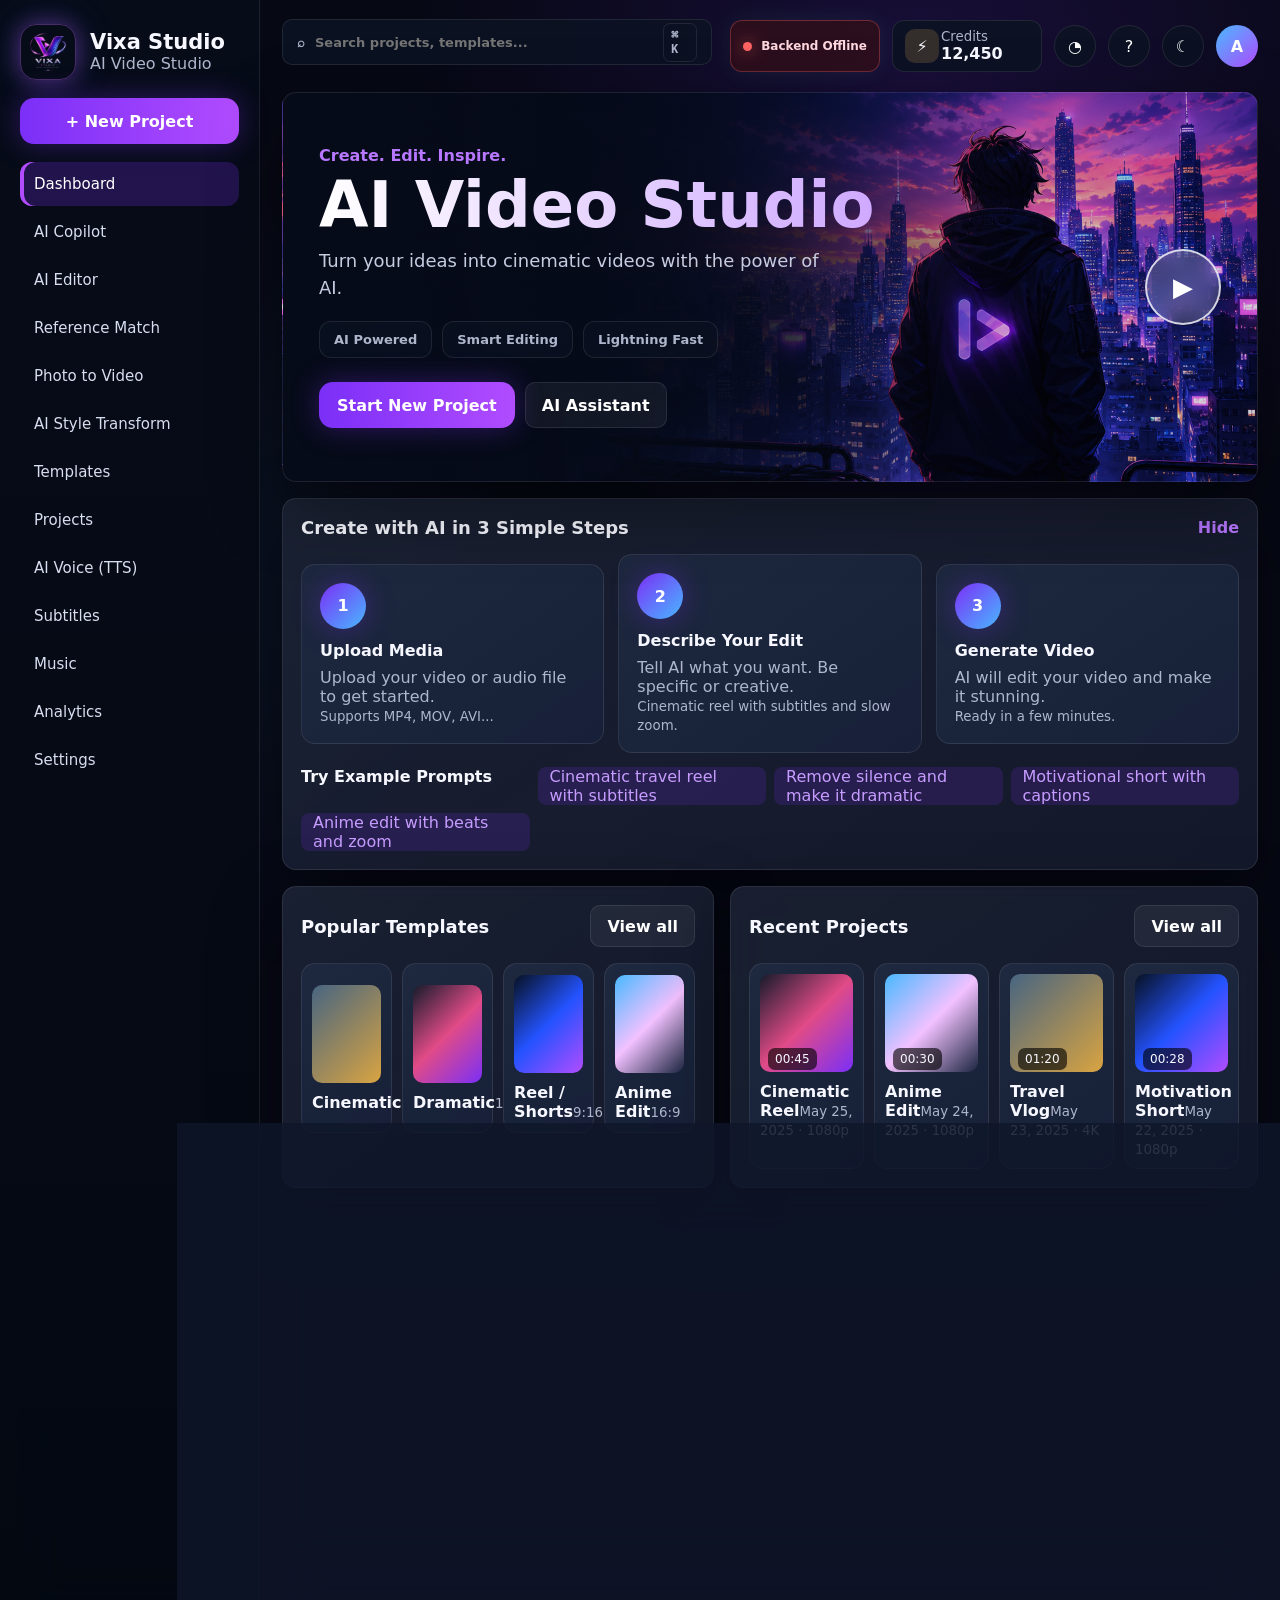
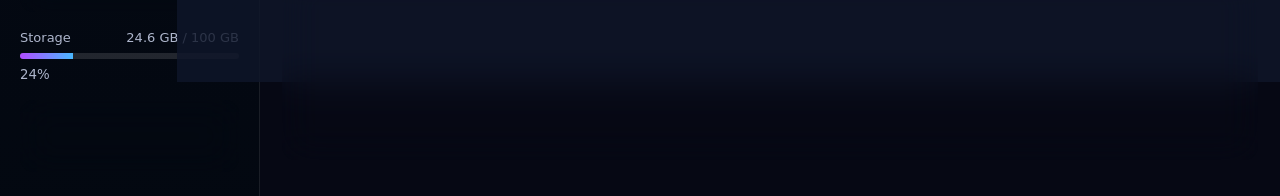
==== index.html @ a41fc986 "Add AI Copilot creator hub" ====
<!doctype html>
<html lang="en">
  <head>
    <meta charset="UTF-8" />
    <meta name="viewport" content="width=device-width, initial-scale=1.0" />
    <title>Vixa Studio</title>
    <link rel="stylesheet" href="styles.css" />
  </head>
  <body>
    <aside class="sidebar">
      <div class="brand">
        <img class="brand-logo" src="assets/vixa-logo.png" alt="Vixa Studio logo" />
        <div>
          <h1>Vixa Studio</h1>
          <p>AI Video Studio</p>
        </div>
      </div>

      <button id="newProjectBtn" class="new-project" type="button">+ New Project</button>

      <nav class="nav-list" aria-label="Primary navigation">
        <button class="nav-item active" type="button" data-page="dashboard"><span>Dashboard</span></button>
        <button class="nav-item" type="button" data-page="copilot"><span>AI Copilot</span></button>
        <button class="nav-item" type="button" data-page="editor"><span>AI Editor</span></button>
        <button class="nav-item" type="button" data-page="reference"><span>Reference Match</span></button>
        <button class="nav-item" type="button" data-page="photo"><span>Photo to Video</span></button>
        <button class="nav-item" type="button" data-page="style"><span>AI Style Transform</span></button>
        <button class="nav-item" type="button" data-page="templates"><span>Templates</span></button>
        <button class="nav-item" type="button" data-page="projects"><span>Projects</span></button>
        <button class="nav-item" type="button" data-page="voice"><span>AI Voice (TTS)</span></button>
        <button class="nav-item" type="button" data-page="subtitles"><span>Subtitles</span></button>
        <button class="nav-item" type="button" data-page="music"><span>Music</span></button>
        <button class="nav-item" type="button" data-page="analytics"><span>Analytics</span></button>
        <button class="nav-item" type="button" data-page="settings"><span>Settings</span></button>
      </nav>

      <section class="upgrade-card">
        <strong>Upgrade to Pro</strong>
        <p>Unlock all features, faster renders, unlimited exports and more.</p>
        <button type="button">Upgrade Now</button>
      </section>

      <section class="storage-card">
        <div><span>Storage</span><span>24.6 GB / 100 GB</span></div>
        <div class="storage-bar"><span></span></div>
        <small>24%</small>
      </section>

      <section class="profile-card">
        <span class="avatar">A</span>
        <div>
          <strong>Anarn</strong>
          <small>Pro Plan</small>
        </div>
      </section>
    </aside>

    <main id="top" class="main">
      <header class="topbar">
        <label class="search-box">
          <span>⌕</span>
          <input type="search" placeholder="Search projects, templates..." />
          <kbd>⌘ K</kbd>
        </label>
        <div class="topbar-actions">
          <div id="backendStatus" class="backend-status checking"><span></span><strong>Checking AI Engine</strong></div>
          <div class="credits"><span>⚡</span><small>Credits</small><strong>12,450</strong></div>
          <button class="icon-button" type="button">◔</button>
          <button class="icon-button" type="button">?</button>
          <button class="icon-button" type="button">☾</button>
          <span class="user-avatar">A</span>
        </div>
      </header>

      <div class="dashboard-layout">
        <section class="dashboard-main">
          <section class="hero" data-page-section data-page="dashboard">
            <div class="hero-copy">
              <span>Create. Edit. Inspire.</span>
              <h2>AI Video Studio</h2>
              <p>Turn your ideas into cinematic videos with the power of AI.</p>
              <div class="hero-tags">
                <b>AI Powered</b>
                <b>Smart Editing</b>
                <b>Lightning Fast</b>
              </div>
              <div class="hero-actions">
                <button id="topGenerateBtn" class="primary" type="button">Start New Project</button>
                <button class="secondary" type="button">AI Assistant</button>
              </div>
            </div>
            <button class="play-button" type="button" aria-label="Preview Vixa Studio">▶</button>
          </section>

          <section class="steps-panel" data-page-section data-page="dashboard">
            <div class="section-title">
              <h3>Create with AI in 3 Simple Steps</h3>
              <span>Hide</span>
            </div>
            <div class="steps-layout">
              <article class="step-card">
                <span class="step-icon">1</span>
                <h4>Upload Media</h4>
                <p>Upload your video or audio file to get started.</p>
                <small>Supports MP4, MOV, AVI...</small>
              </article>
              <span class="step-arrow">→</span>
              <article class="step-card">
                <span class="step-icon">2</span>
                <h4>Describe Your Edit</h4>
                <p>Tell AI what you want. Be specific or creative.</p>
                <small>Cinematic reel with subtitles and slow zoom.</small>
              </article>
              <span class="step-arrow">→</span>
              <article class="step-card">
                <span class="step-icon">3</span>
                <h4>Generate Video</h4>
                <p>AI will edit your video and make it stunning.</p>
                <small>Ready in a few minutes.</small>
              </article>
              <aside class="prompt-examples">
                <h4>Try Example Prompts</h4>
                <button type="button" data-template="Cinematic travel reel with subtitles">Cinematic travel reel with subtitles</button>
                <button type="button" data-template="Remove silence and make it dramatic">Remove silence and make it dramatic</button>
                <button type="button" data-template="Motivational short with captions">Motivational short with captions</button>
                <button type="button" data-template="Anime edit with beats and zoom">Anime edit with beats and zoom</button>
              </aside>
            </div>
          </section>

          <section class="content-row" data-page-section data-page="dashboard">
            <article class="panel">
              <div class="section-title">
                <h3>Popular Templates</h3>
                <button type="button" class="text-link">View all</button>
              </div>
              <div class="template-strip">
                <button class="template-tile tile-cinematic" type="button" data-template="Make this a cinematic product teaser with premium captions."><span></span><strong>Cinematic</strong><small>16:9</small></button>
                <button class="template-tile tile-dramatic" type="button" data-template="Make this dramatic with moody color and slow push-in."><span></span><strong>Dramatic</strong><small>16:9</small></button>
                <button class="template-tile tile-reel" type="button" data-template="Create a viral short with fast pacing, bold captions, and a strong hook."><span></span><strong>Reel / Shorts</strong><small>9:16</small></button>
                <button class="template-tile tile-anime" type="button" data-template="Turn this into an anime-inspired highlight reel with dramatic color and movement."><span></span><strong>Anime Edit</strong><small>16:9</small></button>
              </div>
            </article>

            <article class="panel">
              <div class="section-title">
                <h3>Recent Projects</h3>
                <button type="button" class="text-link">View all</button>
              </div>
              <div class="project-strip">
                <article class="project-tile tile-dramatic"><span>00:45</span><strong>Cinematic Reel</strong><small>May 25, 2025 · 1080p</small></article>
                <article class="project-tile tile-anime"><span>00:30</span><strong>Anime Edit</strong><small>May 24, 2025 · 1080p</small></article>
                <article class="project-tile tile-cinematic"><span>01:20</span><strong>Travel Vlog</strong><small>May 23, 2025 · 4K</small></article>
                <article class="project-tile tile-reel"><span>00:28</span><strong>Motivation Short</strong><small>May 22, 2025 · 1080p</small></article>
              </div>
            </article>
          </section>

          <section class="content-row overview-row" data-page-section data-page="dashboard">
            <article class="panel overview-panel">
              <h3>Your Studio Overview</h3>
              <div class="overview-grid">
                <div><span>📁</span><small>Total Projects</small><strong>28</strong><em>↗ 12% this month</em></div>
                <div><span>▶</span><small>Videos Created</small><strong>47</strong><em>↗ 18% this month</em></div>
                <div><span>◷</span><small>Hours Saved</small><strong>36.5</strong><em>↗ 24% this month</em></div>
                <div><span>✦</span><small>AI Edits Used</small><strong>126</strong><em>↗ 32% this month</em></div>
                <div><span>▰</span><small>Storage Used</small><strong>24.6 GB</strong><em>24% of 100 GB</em></div>
              </div>
            </article>
            <article class="panel activity-panel">
              <h3>Activity Feed</h3>
              <p>Cinematic Reel completed <span>2 minutes ago</span></p>
              <p>Anime Edit exported <span>15 minutes ago</span></p>
              <p>Auto subtitles generated <span>32 minutes ago</span></p>
              <p>Silence removed <span>1 hour ago</span></p>
            </article>
          </section>

          <section id="creatorCopilot" class="copilot-panel panel" data-page-section data-page="copilot">
            <div class="section-title stacked">
              <span>Vixa Ultimate AI</span>
              <h3>AI Copilot Creator Hub</h3>
              <p>One place for viral scoring, highlights, beat sync, tracking, script writing, translation, thumbnails, analytics, and full prompt-chain plans.</p>
            </div>

            <div class="copilot-grid">
              <div class="copilot-controls">
                <label for="copilotPrompt">Tell Vixa what you want</label>
                <textarea id="copilotPrompt" rows="6">Meri video boring lag rahi hai. Isko viral reel banao with strong hook, captions, beat sync, Hindi voiceover, thumbnail, and analytics.</textarea>

                <label for="copilotMediaContext">Media context</label>
                <input id="copilotMediaContext" type="text" placeholder="Example: 3 min podcast, travel vlog, product video, normal photo..." />

                <label>AI mode</label>
                <div class="copilot-mode-grid">
                  <button class="copilot-mode-chip active" type="button" data-mode="copilot">AI Copilot</button>
                  <button class="copilot-mode-chip" type="button" data-mode="viral">Viral Reel AI</button>
                  <button class="copilot-mode-chip" type="button" data-mode="highlights">Auto Highlight</button>
                  <button class="copilot-mode-chip" type="button" data-mode="beat">Music Beat</button>
                  <button class="copilot-mode-chip" type="button" data-mode="tracking">Face Tracking</button>
                  <button class="copilot-mode-chip" type="button" data-mode="background">Background AI</button>
                  <button class="copilot-mode-chip" type="button" data-mode="script">Script Writer</button>
                  <button class="copilot-mode-chip" type="button" data-mode="translate">Translate + Dub</button>
                  <button class="copilot-mode-chip" type="button" data-mode="thumbnail">Thumbnail AI</button>
                  <button class="copilot-mode-chip" type="button" data-mode="analytics">AI Analytics</button>
                  <button class="copilot-mode-chip wide" type="button" data-mode="chain">Prompt Chain AI</button>
                </div>

                <button id="copilotGenerateBtn" class="primary generate-button generate" type="button">
                  <span class="copilot-button-label">Generate Creator Plan</span>
                  <span class="button-loader" aria-hidden="true"></span>
                </button>
              </div>

              <div class="copilot-output-card">
                <div class="section-title">
                  <h3 id="copilotResultTitle">AI plan output</h3>
                  <p id="copilotStatus">Ready for prompt</p>
                </div>
                <div class="viral-score">
                  <span>Viral Score</span>
                  <strong id="copilotScore">--</strong>
                </div>
                <div id="copilotRecommendations" class="copilot-recommendations">
                  <p>AI recommendations will appear here.</p>
                </div>
                <pre id="copilotJson" class="ai-test-output">Action JSON will appear here.</pre>
              </div>
            </div>
          </section>

          <section id="referenceMatch" class="reference-editor panel" data-page-section data-page="reference">
            <div class="section-title stacked">
              <span>Copy Style from Reference</span>
              <h3>Reference Match AI</h3>
              <p>Upload a reference. Get the same vibe. AI analyzes tone, pacing, cuts, captions, aspect ratio, beat pattern, and zoom style.</p>
            </div>

            <div class="reference-grid">
              <label class="ref-card" for="mainVideo">
                <span class="ref-icon">01</span>
                <h4>Your Video</h4>
                <p>Jo video edit karni hai</p>
                <input type="file" accept="video/*" id="mainVideo" />
                <small id="mainVideoName">No video selected</small>
              </label>

              <label class="ref-card" for="referenceVideo">
                <span class="ref-icon">02</span>
                <h4>Reference Video</h4>
                <p>Jaisi style chahiye</p>
                <input type="file" accept="video/*" id="referenceVideo" />
                <small id="referenceVideoName">No reference selected</small>
              </label>
            </div>

            <div class="reference-workflow">
              <div>
                <label for="referencePrompt">Extra instruction</label>
                <textarea id="referencePrompt" rows="4" placeholder="Extra instruction: Make it like the reference but more cinematic..."></textarea>
                <button id="referenceGenerateBtn" class="primary generate-button generate reference-generate" type="button">
                  <span class="reference-button-label">Match Reference Style ✨</span>
                  <span class="button-loader" aria-hidden="true"></span>
                </button>
              </div>

              <div class="reference-results">
                <div class="reference-result-header">
                  <strong>AI style analysis</strong>
                  <span id="referenceStatus">Waiting for both videos</span>
                </div>
                <div class="analysis-grid">
                  <div><span>Color tone</span><strong id="analysisTone">--</strong></div>
                  <div><span>Speed</span><strong id="analysisSpeed">--</strong></div>
                  <div><span>Cuts</span><strong id="analysisCuts">--</strong></div>
                  <div><span>Transitions</span><strong id="analysisTransitions">--</strong></div>
                  <div><span>Captions style</span><strong id="analysisCaptions">--</strong></div>
                  <div><span>Aspect ratio</span><strong id="analysisRatio">--</strong></div>
                  <div><span>Music / beat</span><strong id="analysisBeat">--</strong></div>
                  <div><span>Zoom style</span><strong id="analysisZoom">--</strong></div>
                </div>
              </div>
            </div>
          </section>

          <section id="videoEditor" class="editor panel" data-page-section data-page="editor">
            <div class="section-title stacked">
              <span>Create with AI</span>
              <h3>Video Editor</h3>
            </div>

            <div class="cards">
              <label class="card upload-card" for="videoInput">
                <h4>1. Upload Video</h4>
                <input id="videoInput" type="file" accept="video/*" />
                <small>MP4, MOV, WebM, or any browser-playable file</small>
              </label>

              <div class="card">
                <h4>2. Describe Your Edit</h4>
                <textarea id="prompt" rows="5">Make this into a short vertical reel, remove boring pauses, add bold captions, and highlight the most important moments.</textarea>
              </div>

              <div class="card">
                <h4>3. Choose Style</h4>
                <div class="styles">
                  <button class="style-chip active" type="button" data-style="cinematic">Cinematic</button>
                  <button class="style-chip" type="button" data-style="dramatic">Dramatic</button>
                  <button class="style-chip" type="button" data-style="reel">Reel</button>
                  <button class="style-chip" type="button" data-style="anime">Anime</button>
                  <button class="style-chip" type="button" data-style="viral shorts">Viral Shorts</button>
                </div>
              </div>
            </div>

            <section class="ai-brain-panel">
              <div>
                <span class="ai-live-dot"></span>
                <div>
                  <h4>Free AI Brain Active</h4>
                  <p>Local prompt AI, Whisper subtitles, Scene AI, Silence AI, and FFmpeg renderer are connected.</p>
                </div>
              </div>
              <button id="analyzePromptBtn" class="secondary" type="button">Analyze Prompt with AI</button>
              <pre id="promptAiOutput" class="prompt-ai-output">Prompt AI actions will appear here.</pre>
            </section>

            <button id="generateBtn" class="primary generate-button generate" type="button">
              <span class="button-label">Generate with Free AI</span>
              <span class="button-loader" aria-hidden="true"></span>
            </button>
          </section>

          <section class="preview-workspace" data-page-section data-page="editor">
            <article class="panel preview-panel">
              <div class="section-title">
                <div>
                  <h3 id="projectName">Vixa Studio project</h3>
                  <p id="status">Ready for your first edit</p>
                </div>
                <div class="segments" role="group" aria-label="Export format">
                  <button class="segment active" data-format="9:16" type="button">9:16</button>
                  <button class="segment" data-format="1:1" type="button">1:1</button>
                  <button class="segment" data-format="16:9" type="button">16:9</button>
                </div>
              </div>
              <div class="stage-wrap">
                <div id="stage" class="stage vertical">
                  <video id="video" controls playsinline></video>
                  <div id="captionOverlay" class="caption-overlay">Upload a video to preview edits</div>
                  <div id="focusFrame" class="focus-frame"></div>
                </div>
              </div>
              <a id="downloadLink" class="download-link" href="#" download hidden>Download Output</a>
            </article>

            <article class="panel tools-panel">
              <h3>Quick AI Tools</h3>
              <div class="tool-grid">
                <button class="tool-card" type="button" data-tool="captions">Auto Subtitle</button>
                <button class="tool-card" type="button" data-tool="silence">Remove Silence</button>
                <button class="tool-card" type="button" data-tool="zoom">AI Highlights</button>
                <button class="tool-card" type="button" data-tool="music">AI Voiceover</button>
              </div>
              <h3>Smart controls</h3>
              <label class="toggle"><input id="captionsToggle" type="checkbox" checked /> Captions</label>
              <label class="toggle"><input id="zoomToggle" type="checkbox" checked /> Auto zoom</label>
              <label class="toggle"><input id="silenceToggle" type="checkbox" checked /> Remove silence</label>
              <label class="toggle"><input id="musicToggle" type="checkbox" /> Background music</label>
              <h3>Output</h3>
              <div class="metric"><span>Duration</span><strong id="durationMetric">--</strong></div>
              <div class="metric"><span>Cuts</span><strong id="cutsMetric">0</strong></div>
              <div class="metric"><span>Style</span><strong id="styleMetric">Short reel</strong></div>
            </article>
          </section>

          <section class="timeline-panel panel" data-page-section data-page="editor">
            <div class="section-title">
              <div>
                <h3>AI edit plan</h3>
                <p id="planSummary">No cuts yet</p>
              </div>
              <div>
                <button id="applyBtn" class="secondary" type="button">Apply plan</button>
                <button id="exportBtn" class="secondary" type="button">Export plan</button>
              </div>
            </div>
            <div id="timeline" class="timeline"></div>
          </section>

          <section class="panel ai-intelligence-panel" data-page-section data-page="editor">
            <div class="section-title">
              <div>
                <h3>AI Intelligence</h3>
                <p id="aiSummary">Upload and generate to see AI analysis</p>
              </div>
            </div>
            <div class="ai-intelligence-grid">
              <div><span>Prompt AI</span><strong id="aiPromptSource">--</strong></div>
              <div><span>Scene AI</span><strong id="aiSceneCount">--</strong></div>
              <div><span>Subtitle AI</span><strong id="aiCaptionCount">--</strong></div>
              <div><span>Silence AI</span><strong id="aiSilenceCount">--</strong></div>
            </div>
          </section>

          <section id="photoToVideo" class="photo-video-panel panel" data-page-section data-page="photo">
            <div class="section-title stacked">
              <span>Photo to Video AI</span>
              <h3>Animate still images into cinematic AI videos</h3>
            </div>

            <div class="photo-video-grid">
              <div class="photo-controls">
                <label class="upload-zone photo-upload" for="photoInput">
                  <input id="photoInput" type="file" accept="image/*" multiple />
                  <span class="upload-icon">+</span>
                  <strong>Upload one or multiple images</strong>
                  <small>JPG, PNG, WebP, or any browser-playable image</small>
                </label>

                <label for="photoPrompt">Motion prompt</label>
                <textarea id="photoPrompt" rows="4">Make this photo cinematic with slow zoom and rain effect</textarea>

                <label>Motion style</label>
                <div class="choice-grid">
                  <button class="motion-chip active" type="button" data-motion="slow-zoom">Slow Zoom</button>
                  <button class="motion-chip" type="button" data-motion="pan-left">Pan Left</button>
                  <button class="motion-chip" type="button" data-motion="pan-right">Pan Right</button>
                  <button class="motion-chip" type="button" data-motion="parallax">3D Parallax</button>
                  <button class="motion-chip" type="button" data-motion="cinematic">Cinematic Motion</button>
                  <button class="motion-chip" type="button" data-motion="anime">Anime Motion</button>
                  <button class="motion-chip" type="button" data-motion="product">Product Showcase</button>
                </div>

                <div class="selector-row">
                  <div>
                    <label>Duration</label>
                    <div class="mini-segments">
                      <button class="duration-chip active" type="button" data-duration="5">5 sec</button>
                      <button class="duration-chip" type="button" data-duration="10">10 sec</button>
                      <button class="duration-chip" type="button" data-duration="15">15 sec</button>
                      <button class="duration-chip" type="button" data-duration="30">30 sec</button>
                    </div>
                  </div>
                  <div>
                    <label>Aspect ratio</label>
                    <div class="mini-segments">
                      <button class="photo-ratio-chip active" type="button" data-ratio="16:9">16:9</button>
                      <button class="photo-ratio-chip" type="button" data-ratio="9:16">9:16</button>
                      <button class="photo-ratio-chip" type="button" data-ratio="1:1">1:1</button>
                    </div>
                  </div>
                </div>

                <button id="photoGenerateBtn" class="primary generate-button generate" type="button">
                  <span class="photo-button-label">Generate Video from Photos</span>
                  <span class="button-loader" aria-hidden="true"></span>
                </button>
              </div>

              <div class="photo-preview-card">
                <div class="section-title">
                  <h3>Generated video preview</h3>
                  <p id="photoPreviewMeta">Upload photos and generate motion</p>
                </div>
                <div id="photoStage" class="photo-stage ratio-wide motion-slow-zoom">
                  <div id="photoPlaceholder" class="photo-placeholder">
                    <strong>Photo to Video AI</strong>
                    <span>Cinematic motion preview will appear here</span>
                  </div>
                  <div id="photoPreviewStack" class="photo-preview-stack" hidden>
                    <img id="photoPreviewImage" alt="Generated photo video preview" />
                    <div class="motion-sheen"></div>
                    <div class="rain-effect"></div>
                    <div id="photoPreviewCaption" class="photo-preview-caption">Cinematic slow zoom</div>
                    <div class="photo-progress"><span id="photoProgressBar"></span></div>
                  </div>
                  <video id="photoRenderedVideo" class="photo-rendered-video" controls playsinline loop hidden></video>
                </div>
              </div>
            </div>
          </section>

          <section class="panel captions-panel" data-page-section data-page="subtitles editor">
            <h3>Captions</h3>
            <div id="captionsList" class="captions-list"></div>
          </section>

          <section id="styleTransform" class="style-transform-panel panel" data-page-section data-page="style">
            <div class="section-title stacked">
              <span>Photo Magic AI</span>
              <h3>AI Style Transform</h3>
              <p>Upload a normal photo, choose a look, and generate a stylized AI edit as a real image output.</p>
            </div>

            <div class="style-transform-grid">
              <div class="style-transform-controls">
                <label class="upload-zone style-upload" for="styleImageInput">
                  <input id="styleImageInput" type="file" accept="image/*" />
                  <span class="upload-icon">+</span>
                  <strong>Upload normal photo</strong>
                  <small id="styleImageName">JPG, PNG, or WebP</small>
                </label>

                <label class="upload-zone reference-upload" for="styleReferenceInput">
                  <input id="styleReferenceInput" type="file" accept="image/*" />
                  <span class="upload-icon">R</span>
                  <strong>Optional reference image</strong>
                  <small id="styleReferenceName">Use this for reference style copy</small>
                </label>

                <label>Choose AI style</label>
                <div class="choice-grid style-choice-grid">
                  <button class="image-style-chip active" type="button" data-style="voxel">Voxel World</button>
                  <button class="image-style-chip" type="button" data-style="anime">Anime</button>
                  <button class="image-style-chip" type="button" data-style="animated-3d">3D Animation</button>
                  <button class="image-style-chip" type="button" data-style="cinematic">Cinematic</button>
                  <button class="image-style-chip" type="button" data-style="cyberpunk">Cyberpunk</button>
                  <button class="image-style-chip" type="button" data-style="cartoon">Cartoon</button>
                  <button class="image-style-chip" type="button" data-style="storybook">Storybook Anime</button>
                  <button class="image-style-chip" type="button" data-style="reference">Copy Reference</button>
                </div>

                <label for="stylePrompt">Style prompt</label>
                <textarea id="stylePrompt" rows="4">Make this photo cinematic with neon glow, dramatic lighting, and premium detail.</textarea>

                <button id="styleGenerateBtn" class="primary generate-button generate" type="button">
                  <span class="style-button-label">Generate AI Image Edit</span>
                  <span class="button-loader" aria-hidden="true"></span>
                </button>
              </div>

              <div class="style-preview-card">
                <div class="section-title">
                  <h3>AI image output</h3>
                  <p id="styleStatus">Upload a photo to begin</p>
                </div>
                <div class="style-output-stage">
                  <div id="stylePlaceholder" class="photo-placeholder">
                    <strong>AI stylized photo</strong>
                    <span>Generated image preview will appear here</span>
                  </div>
                  <img id="styleOutputImage" alt="AI stylized output" hidden />
                </div>
                <a id="styleDownloadLink" class="download-link" href="#" download hidden>Download AI Image</a>
              </div>
            </div>
          </section>

          <section class="panel page-panel" data-page-section data-page="templates">
            <div class="section-title stacked">
              <span>Template Library</span>
              <h3>AI editing templates</h3>
              <p>Pick a preset and jump into the editor with a ready prompt.</p>
            </div>
            <div class="template-strip expanded-strip">
              <button class="template-tile tile-cinematic" type="button" data-template="Make this a cinematic product teaser with premium captions."><span></span><strong>Cinematic Product</strong><small>16:9</small></button>
              <button class="template-tile tile-dramatic" type="button" data-template="Make this dramatic with moody color and slow push-in."><span></span><strong>Dramatic Story</strong><small>16:9</small></button>
              <button class="template-tile tile-reel" type="button" data-template="Create a viral short with fast pacing, bold captions, and a strong hook."><span></span><strong>Viral Short</strong><small>9:16</small></button>
              <button class="template-tile tile-anime" type="button" data-template="Turn this into an anime-inspired highlight reel with dramatic color and movement."><span></span><strong>Anime Highlight</strong><small>16:9</small></button>
            </div>
          </section>

          <section class="panel page-panel" data-page-section data-page="projects">
            <div class="section-title stacked">
              <span>Projects</span>
              <h3>Your recent video renders</h3>
              <p>Rendered outputs and active edits will appear here.</p>
            </div>
            <div class="project-strip expanded-strip">
              <article class="project-tile tile-dramatic"><span>00:45</span><strong>Cinematic Reel</strong><small>1080p render</small></article>
              <article class="project-tile tile-anime"><span>00:30</span><strong>Anime Edit</strong><small>Draft</small></article>
              <article class="project-tile tile-cinematic"><span>01:20</span><strong>Travel Vlog</strong><small>4K render</small></article>
              <article class="project-tile tile-reel"><span>00:28</span><strong>Motivation Short</strong><small>Ready</small></article>
            </div>
          </section>

          <section class="panel page-panel voice-studio-panel" data-page-section data-page="voice">
            <div class="section-title stacked">
              <span>Voice Studio</span>
              <h3>Multi-language AI voiceover</h3>
              <p>Write narration, choose voice/language/emotion, and generate a real audio file locally.</p>
            </div>
            <div class="voice-grid">
              <div class="voice-controls">
                <label for="voiceText">Voice script</label>
                <textarea id="voiceText" rows="7">Create beyond editing. Welcome to Vixa Studio, your AI video creation suite.</textarea>

                <div class="voice-selectors">
                  <label>Language
                    <select id="voiceLanguage">
                      <option value="english">English</option>
                      <option value="hindi">Hindi</option>
                      <option value="marathi">Marathi</option>
                      <option value="japanese">Japanese</option>
                      <option value="korean">Korean</option>
                      <option value="spanish">Spanish</option>
                      <option value="french">French</option>
                      <option value="arabic">Arabic</option>
                      <option value="tamil">Tamil</option>
                    </select>
                  </label>
                  <label>Voice
                    <select id="voiceType">
                      <option value="narrator">Narrator</option>
                      <option value="cinematic">Deep Cinematic</option>
                      <option value="female">Female</option>
                      <option value="anime">Anime Energy</option>
                      <option value="robotic">Robotic</option>
                      <option value="podcast">Podcast</option>
                      <option value="emotional">Emotional</option>
                    </select>
                  </label>
                  <label>Emotion
                    <select id="voiceEmotion">
                      <option value="neutral">Neutral</option>
                      <option value="excited">Excited</option>
                      <option value="sad cinematic">Sad Cinematic</option>
                      <option value="aggressive trailer">Aggressive Trailer</option>
                      <option value="calm premium">Calm Premium</option>
                    </select>
                  </label>
                </div>

                <button id="voiceGenerateBtn" class="primary generate-button generate" type="button">
                  <span class="voice-button-label">Generate Voiceover</span>
                  <span class="button-loader" aria-hidden="true"></span>
                </button>
              </div>

              <div class="voice-preview-card">
                <div class="section-title">
                  <h3>Audio preview</h3>
                  <p id="voiceStatus">Ready for script</p>
                </div>
                <div class="waveform"><span></span><span></span><span></span><span></span><span></span><span></span><span></span></div>
                <audio id="voiceAudio" controls hidden></audio>
                <a id="voiceDownloadLink" class="download-link" href="#" download hidden>Download Voiceover</a>
              </div>
            </div>
          </section>

          <section class="panel page-panel" data-page-section data-page="settings">
            <div class="section-title stacked">
              <span>Real AI Setup</span>
              <h3>Connect OpenAI Brain</h3>
              <p>Backend reads your API key from environment variables. Use this page to verify and test the AI brain.</p>
            </div>
            <div class="ai-setup-grid">
              <div>
                <h4>AI Provider Status</h4>
                <div class="ai-status-list">
                  <p><span>Provider</span><strong id="settingsAiProvider">Checking...</strong></p>
                  <p><span>Model</span><strong id="settingsAiModel">--</strong></p>
                  <p><span>OpenAI</span><strong id="settingsOpenAi">--</strong></p>
                  <p><span>Whisper</span><strong id="settingsWhisper">--</strong></p>
                  <p><span>Scene AI</span><strong id="settingsSceneAi">--</strong></p>
                </div>
              </div>
              <div>
                <h4>Test Prompt AI</h4>
                <textarea id="aiTestPrompt" rows="5">Make this a cinematic reel with bold captions, remove silence, and find highlights.</textarea>
                <button id="aiTestBtn" class="primary generate" type="button">Test AI Brain</button>
                <pre id="aiTestOutput" class="ai-test-output">AI actions will appear here.</pre>
              </div>
            </div>
          </section>

          <section class="panel page-panel" data-page-section data-page="music analytics">
            <div class="section-title stacked">
              <span>Studio Tools</span>
              <h3>Coming next</h3>
              <p>This page is separated now and ready for dedicated AI tools.</p>
            </div>
          </section>
        </section>

        <aside class="quick-column" data-page-aside="dashboard">
          <section class="panel quick-actions">
            <h3>Quick Actions</h3>
            <button type="button" data-tool="captions"><strong>Auto Subtitle</strong><span>Generate subtitles for video</span></button>
            <button type="button" data-tool="silence"><strong>Remove Silence</strong><span>Cut silent parts automatically</span></button>
            <button type="button" data-tool="zoom"><strong>AI Highlights</strong><span>Find best moments</span></button>
            <button type="button"><strong>Convert to Reel</strong><span>9:16 vertical video</span></button>
            <button type="button" data-tool="music"><strong>AI Voiceover</strong><span>Text to speech narration</span></button>
            <button type="button" data-jump-page="copilot"><strong>AI Copilot</strong><span>Score and plan your content</span></button>
          </section>
        </aside>
      </div>
    </main>

    <script src="script.js"></script>
  </body>
</html>
---- styles.css ----
:root {
  color-scheme: dark;
  --bg: #060814;
  --sidebar: #070c19;
  --panel: rgba(15, 23, 42, 0.82);
  --panel-strong: rgba(17, 27, 51, 0.96);
  --card: #111b33;
  --line: rgba(255, 255, 255, 0.09);
  --line-neon: rgba(177, 76, 255, 0.34);
  --text: #f7f8ff;
  --muted: #aeb6cc;
  --soft: #707992;
  --purple: #7b2ff7;
  --violet: #b14cff;
  --blue: #49b8ff;
  --cyan: #68e8ff;
  --gold: #ffc857;
  --green: #3ee38f;
  --radius: 14px;
  --shadow: 0 24px 70px rgba(0, 0, 0, 0.38);
  --glow: 0 0 28px rgba(123, 47, 247, 0.34);
}

* {
  margin: 0;
  padding: 0;
  box-sizing: border-box;
}

html {
  min-width: 320px;
  scroll-behavior: smooth;
}

body {
  min-height: 100vh;
  display: flex;
  background:
    radial-gradient(circle at 72% 4%, rgba(123, 47, 247, 0.16), transparent 26%),
    radial-gradient(circle at 7% 32%, rgba(73, 184, 255, 0.08), transparent 25%),
    #060814;
  color: var(--text);
  font-family: Inter, ui-sans-serif, system-ui, -apple-system, BlinkMacSystemFont, "Segoe UI", Arial, sans-serif;
}

button,
input,
select,
textarea {
  font: inherit;
}

button {
  border: 0;
  color: inherit;
  cursor: pointer;
  transition: transform 0.18s ease, border-color 0.18s ease, background 0.18s ease, box-shadow 0.18s ease, opacity 0.18s ease;
}

button:hover {
  transform: translateY(-2px);
}

button:disabled {
  cursor: wait;
  opacity: 0.72;
}

input,
select,
textarea {
  width: 100%;
  color: white;
  outline: none;
}

textarea {
  resize: vertical;
}

.sidebar {
  position: sticky;
  top: 0;
  width: 260px;
  min-height: 100vh;
  display: flex;
  flex-direction: column;
  gap: 18px;
  padding: 24px 20px;
  background: linear-gradient(180deg, rgba(7, 12, 25, 0.98), rgba(3, 8, 17, 0.98));
  border-right: 1px solid var(--line);
  backdrop-filter: blur(20px);
}

.brand {
  display: flex;
  align-items: center;
  gap: 14px;
}

.brand-logo {
  width: 56px;
  height: 56px;
  display: block;
  flex: 0 0 auto;
  border-radius: 16px;
  object-fit: cover;
  border: 1px solid rgba(197, 111, 255, 0.34);
  box-shadow:
    0 0 22px rgba(177, 76, 255, 0.42),
    0 0 42px rgba(72, 139, 255, 0.18);
}

.brand h1 {
  font-size: 21px;
  line-height: 1.1;
}

.brand p,
.profile-card small,
.storage-card small,
.storage-card span,
.upgrade-card p {
  color: var(--muted);
}

.new-project,
.primary,
.generate,
.upgrade-card button {
  min-height: 46px;
  padding: 0 18px;
  border-radius: var(--radius);
  background: linear-gradient(90deg, var(--purple), var(--violet));
  color: white;
  font-weight: 800;
  box-shadow: var(--glow);
}

.new-project {
  width: 100%;
  font-size: 16px;
}

.nav-list {
  display: grid;
  gap: 4px;
}

.nav-item {
  width: 100%;
  min-height: 44px;
  padding: 0 14px;
  border-radius: 12px;
  background: transparent;
  color: #d8ddf0;
  text-align: left;
  font-size: 15px;
}

.nav-item:hover,
.nav-item.active {
  background: rgba(123, 47, 247, 0.24);
  color: white;
}

.nav-item.active {
  box-shadow: inset 4px 0 0 var(--violet);
}

.upgrade-card,
.profile-card,
.panel {
  border: 1px solid var(--line);
  border-radius: var(--radius);
  background: linear-gradient(145deg, rgba(255, 255, 255, 0.055), rgba(255, 255, 255, 0.025)), var(--panel);
  box-shadow: var(--shadow);
  backdrop-filter: blur(18px);
}

.upgrade-card {
  margin-top: auto;
  padding: 16px;
}

.upgrade-card strong {
  display: block;
  margin-bottom: 8px;
}

.upgrade-card p {
  margin-bottom: 14px;
  line-height: 1.45;
}

.upgrade-card button {
  width: 100%;
  min-height: 38px;
}

.storage-card {
  display: grid;
  gap: 8px;
}

.storage-card div:first-child {
  display: flex;
  justify-content: space-between;
  gap: 10px;
  font-size: 13px;
}

.storage-bar {
  height: 6px;
  overflow: hidden;
  border-radius: 999px;
  background: rgba(255, 255, 255, 0.12);
}

.storage-bar span {
  display: block;
  width: 24%;
  height: 100%;
  background: linear-gradient(90deg, var(--violet), var(--blue));
}

.profile-card {
  display: flex;
  align-items: center;
  gap: 12px;
  padding: 14px;
}

.avatar,
.user-avatar {
  display: grid;
  place-items: center;
  border-radius: 50%;
  background: linear-gradient(135deg, var(--blue), var(--violet));
  color: white;
  font-weight: 900;
}

.avatar {
  width: 42px;
  height: 42px;
}

.profile-card small {
  display: inline-block;
  margin-top: 4px;
  padding: 3px 8px;
  border-radius: 999px;
  background: rgba(255, 200, 87, 0.16);
  color: var(--gold);
}

.main {
  flex: 1;
  min-width: 0;
  padding: 18px 22px 36px;
}

.page-hidden {
  display: none !important;
}

.page-panel {
  min-height: 520px;
}

.expanded-strip {
  grid-template-columns: repeat(4, minmax(0, 1fr));
}

.ai-setup-grid {
  display: grid;
  grid-template-columns: minmax(0, 0.9fr) minmax(0, 1.1fr);
  gap: 18px;
}

.ai-setup-grid h4 {
  margin-bottom: 14px;
}

.ai-status-list {
  display: grid;
  gap: 10px;
}

.ai-status-list p {
  display: flex;
  align-items: center;
  justify-content: space-between;
  gap: 12px;
  padding: 13px 14px;
  border: 1px solid var(--line);
  border-radius: 12px;
  background: rgba(0, 0, 0, 0.18);
}

.ai-status-list span {
  color: var(--muted);
  font-size: 12px;
  font-weight: 900;
  text-transform: uppercase;
}

.ai-test-output {
  min-height: 190px;
  margin-top: 14px;
  padding: 14px;
  overflow: auto;
  border: 1px solid var(--line);
  border-radius: 12px;
  background: rgba(0, 0, 0, 0.26);
  color: #dffdf7;
  font: 12px/1.5 ui-monospace, SFMono-Regular, Menlo, Monaco, Consolas, monospace;
  white-space: pre-wrap;
}

.topbar {
  min-height: 56px;
  display: flex;
  align-items: center;
  justify-content: space-between;
  gap: 18px;
  margin-bottom: 18px;
}

.search-box {
  width: min(460px, 100%);
  min-height: 46px;
  display: flex;
  align-items: center;
  gap: 10px;
  padding: 0 14px;
  border: 1px solid var(--line);
  border-radius: 10px;
  background: rgba(12, 19, 35, 0.88);
  color: var(--muted);
}

.search-box input {
  border: 0;
  background: transparent;
}

.search-box kbd {
  padding: 4px 7px;
  border: 1px solid var(--line);
  border-radius: 7px;
  color: var(--muted);
  font-size: 12px;
}

.topbar-actions {
  display: flex;
  align-items: center;
  gap: 12px;
}

.backend-status {
  min-height: 52px;
  display: flex;
  align-items: center;
  gap: 9px;
  padding: 8px 12px;
  border: 1px solid rgba(91, 255, 202, 0.24);
  border-radius: 12px;
  background: rgba(10, 28, 34, 0.78);
  color: #dffdf7;
  font-size: 12px;
  white-space: nowrap;
  box-shadow: 0 0 24px rgba(91, 255, 202, 0.08);
}

.backend-status span {
  width: 9px;
  height: 9px;
  border-radius: 50%;
  background: var(--green);
  box-shadow: 0 0 16px rgba(91, 255, 202, 0.86);
}

.backend-status.checking {
  border-color: rgba(177, 76, 255, 0.26);
  background: rgba(27, 18, 48, 0.72);
  color: var(--muted);
}

.backend-status.checking span {
  background: var(--purple);
  animation: pulseDot 1s ease-in-out infinite;
}

.backend-status.offline {
  border-color: rgba(255, 99, 99, 0.32);
  background: rgba(50, 16, 25, 0.78);
  color: #ffd8df;
}

.backend-status.offline span {
  background: #ff6363;
  box-shadow: 0 0 16px rgba(255, 99, 99, 0.76);
}

.credits,
.icon-button {
  border: 1px solid var(--line);
  background: rgba(12, 19, 35, 0.88);
}

.credits {
  min-width: 150px;
  min-height: 52px;
  display: grid;
  grid-template-columns: 36px 1fr;
  align-items: center;
  padding: 8px 12px;
  border-radius: 12px;
}

.credits span {
  grid-row: 1 / 3;
  display: grid;
  place-items: center;
  width: 34px;
  height: 34px;
  border-radius: 10px;
  background: rgba(255, 200, 87, 0.16);
}

.credits small {
  color: var(--muted);
}

.icon-button,
.user-avatar {
  width: 42px;
  height: 42px;
  border-radius: 50%;
}

.icon-button {
  color: white;
}

.dashboard-layout {
  display: grid;
  grid-template-columns: minmax(0, 1fr) 320px;
  gap: 18px;
}

.dashboard-main {
  display: grid;
  grid-template-columns: minmax(0, 1fr);
  gap: 16px;
  min-width: 0;
}

.dashboard-main > *,
.dashboard-layout > *,
.content-row > *,
.steps-layout > *,
.preview-workspace > *,
.reference-workflow > *,
.photo-video-grid > * {
  min-width: 0;
}

.hero {
  position: relative;
  min-height: 390px;
  display: flex;
  align-items: center;
  justify-content: space-between;
  overflow: hidden;
  padding: 34px 36px;
  border: 1px solid var(--line);
  border-radius: var(--radius);
  background-image:
    linear-gradient(90deg, rgba(7, 12, 25, 0.94) 0%, rgba(7, 12, 25, 0.74) 38%, rgba(7, 12, 25, 0.18) 76%),
    url("assets/cineforge-hero.png");
  background-position: center;
  background-size: cover;
  box-shadow: var(--shadow);
}

.hero-copy {
  position: relative;
  z-index: 1;
  max-width: 560px;
}

.hero-copy span,
.section-title span,
.reference-editor .section-title span,
.photo-video-panel .section-title span {
  color: #b777ff;
  font-weight: 900;
}

.hero h2 {
  margin: 10px 0 12px;
  font-size: clamp(44px, 5vw, 72px);
  line-height: 0.95;
  background: linear-gradient(90deg, #fff, #cfa9ff);
  -webkit-background-clip: text;
  background-clip: text;
  color: transparent;
}

.hero p {
  max-width: 520px;
  margin-bottom: 20px;
  color: #c7cbe0;
  font-size: 18px;
  line-height: 1.5;
}

.hero-tags,
.hero-actions,
.styles,
.choice-grid {
  display: flex;
  flex-wrap: wrap;
  gap: 10px;
}

.hero-tags b {
  padding: 10px 14px;
  border: 1px solid var(--line);
  border-radius: 12px;
  background: rgba(10, 17, 32, 0.72);
  color: var(--muted);
  font-size: 13px;
}

.hero-actions {
  margin-top: 24px;
}

.secondary,
.text-link {
  min-height: 42px;
  padding: 0 16px;
  border: 1px solid var(--line);
  border-radius: 10px;
  background: rgba(255, 255, 255, 0.055);
  color: white;
  font-weight: 800;
}

.play-button {
  position: relative;
  z-index: 1;
  display: grid;
  place-items: center;
  width: 76px;
  height: 76px;
  border: 2px solid rgba(255, 255, 255, 0.78);
  border-radius: 50%;
  background: rgba(255, 255, 255, 0.16);
  color: white;
  font-size: 26px;
  backdrop-filter: blur(10px);
}

.section-title {
  display: flex;
  align-items: center;
  justify-content: space-between;
  gap: 16px;
  margin-bottom: 16px;
}

.section-title.stacked {
  display: block;
}

.section-title h3 {
  font-size: 18px;
}

.section-title p {
  margin-top: 8px;
  color: var(--muted);
  line-height: 1.45;
}

.panel,
.steps-panel,
.editor,
.reference-editor,
.photo-video-panel,
.timeline-panel {
  padding: 18px;
  border: 1px solid var(--line);
  border-radius: var(--radius);
  background: linear-gradient(145deg, rgba(255, 255, 255, 0.055), rgba(255, 255, 255, 0.025)), var(--panel);
  box-shadow: var(--shadow);
}

.steps-layout {
  display: grid;
  grid-template-columns: repeat(3, minmax(0, 1fr));
  gap: 14px;
  align-items: center;
}

.ai-brain-panel {
  display: grid;
  gap: 14px;
  margin-top: 18px;
  padding: 18px;
  border: 1px solid rgba(91, 255, 202, 0.2);
  border-radius: 18px;
  background:
    radial-gradient(circle at 12% 20%, rgba(91, 255, 202, 0.12), transparent 34%),
    rgba(7, 16, 28, 0.78);
  box-shadow: 0 0 34px rgba(91, 255, 202, 0.08);
}

.ai-brain-panel > div {
  display: flex;
  align-items: center;
  gap: 12px;
}

.ai-brain-panel h4 {
  margin-bottom: 4px;
  font-size: 18px;
}

.ai-brain-panel p {
  color: var(--muted);
}

.ai-live-dot {
  width: 14px;
  height: 14px;
  flex: 0 0 auto;
  border-radius: 50%;
  background: var(--green);
  box-shadow: 0 0 18px rgba(91, 255, 202, 0.9);
  animation: pulseDot 1s ease-in-out infinite;
}

.prompt-ai-output {
  min-height: 150px;
  padding: 14px;
  overflow: auto;
  border: 1px solid var(--line);
  border-radius: 12px;
  background: rgba(0, 0, 0, 0.28);
  color: #dffdf7;
  font: 12px/1.5 ui-monospace, SFMono-Regular, Menlo, Monaco, Consolas, monospace;
  white-space: pre-wrap;
}

.step-card,
.card,
.ref-card,
.template-tile,
.project-tile,
.quick-actions button,
.reference-results,
.tools-panel .tool-card,
.photo-preview-card {
  border: 1px solid var(--line);
  border-radius: var(--radius);
  background: linear-gradient(145deg, rgba(255, 255, 255, 0.055), rgba(255, 255, 255, 0.025)), var(--card);
}

.step-card {
  min-height: 150px;
  padding: 18px;
}

.step-icon,
.ref-icon,
.upload-icon {
  display: grid;
  place-items: center;
  width: 46px;
  height: 46px;
  margin-bottom: 12px;
  border-radius: 50%;
  background: linear-gradient(135deg, var(--purple), var(--blue));
  color: white;
  font-weight: 900;
  box-shadow: var(--glow);
}

.step-card h4,
.card h4,
.ref-card h4 {
  margin-bottom: 8px;
}

.step-card p,
.step-card small,
.card small,
.template-tile small,
.project-tile small,
.quick-actions span,
.activity-panel span {
  color: var(--muted);
}

.step-arrow {
  display: none;
}

.prompt-examples {
  grid-column: 1 / -1;
  display: grid;
  grid-template-columns: repeat(4, minmax(0, 1fr));
  gap: 8px;
}

.prompt-examples h4 {
  margin-bottom: 4px;
}

.prompt-examples button {
  min-height: 34px;
  padding: 0 12px;
  border-radius: 8px;
  background: rgba(123, 47, 247, 0.16);
  color: #c79cff;
  text-align: left;
}

.content-row {
  display: grid;
  grid-template-columns: minmax(0, 0.9fr) minmax(0, 1.1fr);
  gap: 16px;
}

.template-strip,
.project-strip {
  display: grid;
  grid-template-columns: repeat(4, minmax(0, 1fr));
  gap: 10px;
}

.template-tile,
.project-tile {
  min-width: 0;
  min-height: 170px;
  padding: 10px;
  text-align: left;
}

.template-tile span,
.project-tile::before {
  content: "";
  display: block;
  height: 98px;
  margin-bottom: 10px;
  border-radius: 10px;
  background: linear-gradient(135deg, var(--purple), var(--blue));
}

.tile-cinematic span,
.tile-cinematic::before {
  background: linear-gradient(135deg, #486581, #d9a441);
}

.tile-dramatic span,
.tile-dramatic::before {
  background: linear-gradient(135deg, #151b2b, #e14b87, #7b2ff7);
}

.tile-reel span,
.tile-reel::before {
  background: linear-gradient(135deg, #071122, #2453ff, #b14cff);
}

.tile-anime span,
.tile-anime::before {
  background: linear-gradient(135deg, #49b8ff, #f2c1ff, #1b2540);
}

.project-tile {
  position: relative;
}

.project-tile > span {
  position: absolute;
  top: 84px;
  left: 18px;
  z-index: 1;
  padding: 4px 7px;
  border-radius: 7px;
  background: rgba(0, 0, 0, 0.62);
  font-size: 12px;
}

.overview-row {
  grid-template-columns: minmax(0, 1fr) minmax(280px, 0.36fr);
}

.overview-grid {
  display: grid;
  grid-template-columns: repeat(5, minmax(0, 1fr));
  gap: 12px;
}

.overview-grid div {
  padding: 14px;
  border: 1px solid var(--line);
  border-radius: 12px;
  background: rgba(255, 255, 255, 0.035);
}

.overview-grid span,
.overview-grid small,
.overview-grid strong,
.overview-grid em {
  display: block;
}

.overview-grid span {
  width: 36px;
  height: 36px;
  display: grid;
  place-items: center;
  margin-bottom: 8px;
  border-radius: 10px;
  background: rgba(123, 47, 247, 0.18);
}

.overview-grid small {
  color: var(--muted);
}

.overview-grid strong {
  margin: 4px 0;
  font-size: 24px;
}

.overview-grid em {
  color: var(--green);
  font-size: 12px;
  font-style: normal;
}

.activity-panel p {
  display: flex;
  justify-content: space-between;
  gap: 12px;
  padding: 9px 0;
  color: #caa8ff;
  font-size: 13px;
}

.quick-column {
  display: grid;
  align-content: start;
  gap: 16px;
}

.quick-actions {
  position: sticky;
  top: 18px;
}

.quick-actions h3 {
  margin-bottom: 14px;
}

.quick-actions button {
  width: 100%;
  min-height: 64px;
  display: block;
  margin-top: 10px;
  padding: 12px 14px;
  text-align: left;
}

.quick-actions strong,
.quick-actions span {
  display: block;
}

.quick-actions span {
  margin-top: 4px;
}

.editor,
.reference-editor,
.photo-video-panel,
.style-transform-panel,
.copilot-panel {
  scroll-margin-top: 20px;
}

.cards {
  display: grid;
  grid-template-columns: repeat(3, 1fr);
  gap: 18px;
}

.card {
  min-height: 210px;
  padding: 22px;
}

.upload-card {
  cursor: pointer;
}

.upload-card input,
.ref-card input {
  margin-top: 12px;
}

label {
  display: block;
  margin-bottom: 8px;
  color: var(--muted);
  font-size: 13px;
  font-weight: 800;
}

input[type="file"],
select,
textarea {
  padding: 14px;
  border: 1px solid var(--line);
  border-radius: var(--radius);
  background: #1b2745;
}

select {
  min-height: 48px;
  appearance: none;
  background:
    linear-gradient(45deg, transparent 50%, var(--cyan) 50%) calc(100% - 18px) 50% / 7px 7px no-repeat,
    #1b2745;
}

textarea {
  min-height: 115px;
}

.style-chip,
.image-style-chip,
.copilot-mode-chip,
.motion-chip,
.duration-chip,
.photo-ratio-chip,
.segment {
  min-height: 36px;
  padding: 0 12px;
  border: 1px solid rgba(177, 76, 255, 0.3);
  border-radius: 12px;
  background: rgba(123, 47, 247, 0.18);
  color: white;
  font-weight: 800;
}

.style-chip.active,
.image-style-chip.active,
.copilot-mode-chip.active,
.motion-chip.active,
.duration-chip.active,
.photo-ratio-chip.active,
.segment.active {
  background: linear-gradient(90deg, var(--purple), var(--blue));
  box-shadow: var(--glow);
}

.generate {
  min-width: 220px;
  margin-top: 22px;
}

.button-loader {
  display: none;
  width: 16px;
  height: 16px;
  margin-left: 10px;
  border: 2px solid rgba(255, 255, 255, 0.35);
  border-top-color: white;
  border-radius: 50%;
  vertical-align: -3px;
}

.generate-button.is-loading .button-loader {
  display: inline-block;
  animation: spin 0.7s linear infinite;
}

.generate-button.is-loading {
  position: relative;
  overflow: hidden;
}

.primary:disabled,
.secondary:disabled,
.generate-button:disabled {
  cursor: not-allowed;
  opacity: 0.56;
  box-shadow: none;
  transform: none;
}

.reference-grid,
.reference-workflow,
.style-transform-grid,
.copilot-grid,
.voice-grid,
.photo-video-grid,
.preview-workspace {
  display: grid;
  gap: 18px;
}

.reference-grid {
  grid-template-columns: repeat(2, 1fr);
  margin: 18px 0;
}

.reference-workflow {
  grid-template-columns: minmax(280px, 0.85fr) minmax(340px, 1.15fr);
}

.ref-card {
  display: block;
  min-height: 190px;
  padding: 24px;
  cursor: pointer;
  border-style: dashed;
  border-color: rgba(177, 76, 255, 0.45);
}

.ref-card p {
  margin-bottom: 12px;
  color: var(--muted);
}

.ref-card small {
  display: block;
  margin-top: 10px;
  color: var(--cyan);
  overflow: hidden;
  text-overflow: ellipsis;
  white-space: nowrap;
}

.reference-results {
  padding: 16px;
}

.reference-result-header {
  display: flex;
  justify-content: space-between;
  gap: 12px;
  margin-bottom: 12px;
}

.reference-result-header span {
  color: var(--muted);
  font-size: 13px;
}

.analysis-grid {
  display: grid;
  grid-template-columns: repeat(2, minmax(0, 1fr));
  gap: 10px;
}

.ai-intelligence-grid {
  display: grid;
  grid-template-columns: repeat(4, minmax(0, 1fr));
  gap: 12px;
}

.analysis-grid div,
.ai-intelligence-grid div {
  padding: 12px;
  border: 1px solid var(--line);
  border-radius: 10px;
  background: rgba(0, 0, 0, 0.18);
}

.analysis-grid span,
.analysis-grid strong,
.ai-intelligence-grid span,
.ai-intelligence-grid strong {
  display: block;
}

.analysis-grid span,
.ai-intelligence-grid span {
  color: var(--muted);
  font-size: 11px;
  font-weight: 900;
  text-transform: uppercase;
}

.analysis-grid strong,
.ai-intelligence-grid strong {
  margin-top: 5px;
  overflow: hidden;
  text-overflow: ellipsis;
  white-space: nowrap;
}

.ai-intelligence-grid strong {
  color: #fff;
  font-size: 15px;
}

.preview-workspace {
  grid-template-columns: minmax(0, 1fr) 320px;
}

.segments,
.mini-segments {
  display: grid;
  grid-template-columns: repeat(3, minmax(52px, 1fr));
  gap: 8px;
}

.stage-wrap {
  display: grid;
  min-height: 560px;
  place-items: center;
  padding: 18px;
  border-radius: var(--radius);
  background: rgba(0, 0, 0, 0.22);
}

.stage {
  position: relative;
  overflow: hidden;
  border: 1px solid var(--line);
  border-radius: var(--radius);
  background: #05070f;
  box-shadow: 0 28px 80px rgba(0, 0, 0, 0.48);
}

.stage.vertical {
  height: min(62vh, 640px);
  aspect-ratio: 9 / 16;
}

.stage.square {
  width: min(58vh, 620px);
  aspect-ratio: 1 / 1;
}

.stage.wide {
  width: min(48vw, 760px);
  aspect-ratio: 16 / 9;
}

video {
  width: 100%;
  height: 100%;
  display: block;
  object-fit: cover;
}

.caption-overlay {
  position: absolute;
  right: 8%;
  bottom: 12%;
  left: 8%;
  padding: 12px 14px;
  border-radius: 12px;
  background: rgba(0, 0, 0, 0.72);
  color: white;
  font-size: clamp(18px, 3.2vh, 32px);
  font-weight: 950;
  line-height: 1.08;
  text-align: center;
  text-transform: uppercase;
}

.download-link {
  display: inline-flex;
  align-items: center;
  justify-content: center;
  min-height: 42px;
  margin-top: 14px;
  padding: 0 16px;
  border-radius: var(--radius);
  background: linear-gradient(90deg, var(--purple), var(--violet));
  color: white;
  font-weight: 800;
  text-decoration: none;
  box-shadow: var(--glow);
}

.download-link[hidden] {
  display: none;
}

.focus-frame {
  position: absolute;
  inset: 12%;
  pointer-events: none;
  border: 2px solid var(--blue);
  border-radius: var(--radius);
  opacity: 0;
  transform: scale(0.92);
  transition: opacity 0.22s ease, transform 0.22s ease;
}

.stage.ai-focus .focus-frame {
  opacity: 1;
  transform: scale(1);
}

.tools-panel {
  display: grid;
  align-content: start;
  gap: 14px;
}

.tool-grid {
  display: grid;
  grid-template-columns: repeat(2, minmax(0, 1fr));
  gap: 10px;
}

.tool-card {
  min-height: 60px;
  padding: 12px;
  text-align: left;
}

.tool-card.active {
  border-color: var(--blue);
  background: rgba(73, 184, 255, 0.13);
}

.toggle {
  display: flex;
  align-items: center;
  gap: 10px;
  margin: 6px 0;
  color: var(--text);
}

.toggle input {
  width: 17px;
  height: 17px;
  accent-color: var(--blue);
}

.metric {
  display: flex;
  justify-content: space-between;
  gap: 12px;
  padding-top: 10px;
  border-top: 1px solid var(--line);
}

.metric span {
  color: var(--muted);
}

.timeline {
  display: grid;
  grid-template-columns: repeat(12, minmax(78px, 1fr));
  gap: 10px;
  overflow-x: auto;
}

.clip {
  min-height: 82px;
  padding: 10px;
  border: 1px solid var(--line);
  border-radius: 10px;
  background: rgba(255, 255, 255, 0.055);
  text-align: left;
}

.clip.keep {
  background: rgba(62, 227, 143, 0.13);
}

.clip.cut {
  background: rgba(255, 85, 126, 0.14);
}

.clip strong,
.clip small {
  display: block;
}

.clip small {
  margin-top: 6px;
  color: var(--muted);
}

.photo-video-grid {
  grid-template-columns: minmax(320px, 0.9fr) minmax(360px, 1.1fr);
}

.photo-controls,
.style-transform-controls,
.copilot-controls,
.voice-controls {
  display: grid;
  gap: 14px;
}

.upload-zone {
  min-height: 160px;
  display: grid;
  place-items: center;
  gap: 8px;
  padding: 22px;
  border: 1px dashed rgba(177, 76, 255, 0.45);
  border-radius: var(--radius);
  background: #111b33;
  text-align: center;
  cursor: pointer;
}

.upload-zone input {
  display: none;
}

.selector-row {
  display: grid;
  grid-template-columns: repeat(2, minmax(0, 1fr));
  gap: 14px;
}

.mini-segments {
  grid-template-columns: repeat(2, minmax(0, 1fr));
}

.photo-preview-card {
  padding: 18px;
}

.style-transform-grid,
.copilot-grid,
.voice-grid {
  grid-template-columns: minmax(320px, 0.92fr) minmax(360px, 1.08fr);
}

.style-preview-card,
.copilot-output-card,
.voice-preview-card {
  padding: 18px;
  border: 1px solid var(--line);
  border-radius: var(--radius);
  background: linear-gradient(145deg, rgba(255, 255, 255, 0.055), rgba(255, 255, 255, 0.025)), var(--card);
}

.copilot-panel {
  background:
    radial-gradient(circle at 14% 8%, rgba(104, 232, 255, 0.12), transparent 34%),
    radial-gradient(circle at 78% 20%, rgba(177, 76, 255, 0.16), transparent 34%),
    linear-gradient(145deg, rgba(255, 255, 255, 0.055), rgba(255, 255, 255, 0.025)),
    var(--panel);
}

.copilot-mode-grid {
  display: grid;
  grid-template-columns: repeat(3, minmax(0, 1fr));
  gap: 10px;
}

.copilot-mode-chip {
  min-height: 48px;
  text-align: center;
}

.copilot-mode-chip.wide {
  grid-column: span 2;
}

.viral-score {
  display: grid;
  place-items: center;
  min-height: 150px;
  margin-bottom: 14px;
  border: 1px solid rgba(91, 255, 202, 0.22);
  border-radius: var(--radius);
  background:
    radial-gradient(circle at 50% 30%, rgba(91, 255, 202, 0.15), transparent 42%),
    rgba(0, 0, 0, 0.22);
}

.viral-score span {
  color: var(--muted);
  font-size: 12px;
  font-weight: 900;
  text-transform: uppercase;
}

.viral-score strong {
  font-size: clamp(42px, 8vw, 76px);
  line-height: 1;
  background: linear-gradient(90deg, var(--green), var(--cyan), var(--violet));
  -webkit-background-clip: text;
  background-clip: text;
  color: transparent;
}

.copilot-recommendations {
  display: grid;
  gap: 10px;
  margin-bottom: 14px;
}

.copilot-recommendations p {
  padding: 12px 14px;
  border: 1px solid var(--line);
  border-radius: 12px;
  background: rgba(0, 0, 0, 0.2);
  color: #dce6ff;
  line-height: 1.45;
}

.style-output-stage {
  position: relative;
  display: grid;
  place-items: center;
  min-height: 520px;
  overflow: hidden;
  border: 1px solid var(--line);
  border-radius: var(--radius);
  background:
    radial-gradient(circle at 50% 20%, rgba(177, 76, 255, 0.16), transparent 36%),
    rgba(0, 0, 0, 0.28);
}

.style-output-stage img {
  width: 100%;
  height: 100%;
  max-height: 680px;
  display: block;
  object-fit: contain;
}

.style-output-stage::after {
  content: "";
  position: absolute;
  inset: 0;
  pointer-events: none;
  border-radius: inherit;
  box-shadow: inset 0 0 70px rgba(177, 76, 255, 0.16);
}

.style-choice-grid {
  grid-template-columns: repeat(2, minmax(0, 1fr));
}

.reference-upload {
  min-height: 130px;
}

.voice-selectors {
  display: grid;
  grid-template-columns: repeat(3, minmax(0, 1fr));
  gap: 12px;
}

.voice-selectors label {
  margin-bottom: 0;
  color: var(--text);
}

.voice-selectors select {
  margin-top: 8px;
}

.voice-preview-card {
  display: grid;
  align-content: center;
  gap: 18px;
  min-height: 430px;
}

.voice-preview-card audio {
  width: 100%;
}

.waveform {
  height: 170px;
  display: flex;
  align-items: center;
  justify-content: center;
  gap: 12px;
  padding: 20px;
  border: 1px solid var(--line);
  border-radius: var(--radius);
  background:
    radial-gradient(circle at 50% 35%, rgba(73, 184, 255, 0.16), transparent 36%),
    rgba(0, 0, 0, 0.24);
}

.waveform span {
  width: 12px;
  height: 40px;
  border-radius: 999px;
  background: linear-gradient(180deg, var(--cyan), var(--violet));
  box-shadow: 0 0 22px rgba(177, 76, 255, 0.32);
  animation: voicePulse 1.15s ease-in-out infinite;
}

.waveform span:nth-child(2) { animation-delay: 0.08s; }
.waveform span:nth-child(3) { animation-delay: 0.16s; }
.waveform span:nth-child(4) { animation-delay: 0.24s; }
.waveform span:nth-child(5) { animation-delay: 0.32s; }
.waveform span:nth-child(6) { animation-delay: 0.4s; }
.waveform span:nth-child(7) { animation-delay: 0.48s; }

.photo-stage {
  position: relative;
  display: grid;
  place-items: center;
  width: 100%;
  min-height: 390px;
  overflow: hidden;
  border: 1px solid var(--line);
  border-radius: var(--radius);
  background: rgba(0, 0, 0, 0.24);
}

.photo-stage.ratio-wide {
  aspect-ratio: 16 / 9;
}

.photo-stage.ratio-vertical {
  width: min(100%, 420px);
  min-height: 560px;
  margin: 0 auto;
  aspect-ratio: 9 / 16;
}

.photo-stage.ratio-square {
  width: min(100%, 560px);
  min-height: 460px;
  margin: 0 auto;
  aspect-ratio: 1 / 1;
}

.photo-placeholder {
  display: grid;
  place-items: center;
  gap: 8px;
  padding: 24px;
  color: var(--muted);
  text-align: center;
}

.photo-preview-stack {
  position: absolute;
  inset: 0;
  overflow: hidden;
}

.photo-preview-stack img {
  width: 100%;
  height: 100%;
  display: block;
  object-fit: cover;
  transform-origin: center;
  transition: opacity 0.2s ease;
}

.photo-preview-stack.is-switching img {
  opacity: 0.15;
}

.photo-rendered-video {
  position: absolute;
  inset: 0;
  width: 100%;
  height: 100%;
  display: block;
  object-fit: cover;
  background: #02040a;
}

.photo-rendered-video[hidden] {
  display: none;
}

.motion-sheen {
  position: absolute;
  inset: 0;
  pointer-events: none;
  background: linear-gradient(115deg, transparent 18%, rgba(255, 255, 255, 0.16) 42%, transparent 64%);
  mix-blend-mode: screen;
}

.rain-effect {
  position: absolute;
  inset: -20%;
  display: none;
  pointer-events: none;
  background-image: repeating-linear-gradient(105deg, rgba(255, 255, 255, 0.42) 0, rgba(255, 255, 255, 0.42) 1px, transparent 1px, transparent 14px);
  opacity: 0.24;
  animation: rainFall 0.68s linear infinite;
}

.photo-stage.has-rain .rain-effect {
  display: block;
}

.photo-preview-caption {
  position: absolute;
  right: 18px;
  bottom: 22px;
  left: 18px;
  padding: 12px;
  border-radius: 12px;
  background: rgba(0, 0, 0, 0.72);
  font-weight: 950;
  text-align: center;
  text-transform: uppercase;
}

.photo-progress {
  position: absolute;
  right: 18px;
  bottom: 12px;
  left: 18px;
  height: 3px;
  overflow: hidden;
  border-radius: 999px;
  background: rgba(255, 255, 255, 0.16);
}

.photo-progress span {
  display: block;
  width: 0;
  height: 100%;
  background: linear-gradient(90deg, var(--purple), var(--blue), var(--green));
}

.photo-stage.is-playing .photo-progress span {
  animation: progressFill var(--photo-duration, 5s) linear infinite;
}

.photo-stage.motion-slow-zoom.is-playing img {
  animation: photoSlowZoom var(--photo-duration, 5s) ease-in-out infinite alternate;
}

.photo-stage.motion-pan-left.is-playing img {
  animation: photoPanLeft var(--photo-duration, 5s) ease-in-out infinite alternate;
}

.photo-stage.motion-pan-right.is-playing img {
  animation: photoPanRight var(--photo-duration, 5s) ease-in-out infinite alternate;
}

.photo-stage.motion-parallax.is-playing img {
  animation: photoParallax var(--photo-duration, 5s) ease-in-out infinite alternate;
}

.photo-stage.motion-cinematic.is-playing img {
  animation: photoCinematic var(--photo-duration, 5s) ease-in-out infinite alternate;
}

.photo-stage.motion-anime.is-playing img {
  animation: photoAnime var(--photo-duration, 5s) steps(7, end) infinite alternate;
}

.photo-stage.motion-product.is-playing img {
  animation: photoProduct var(--photo-duration, 5s) ease-in-out infinite alternate;
}

.captions-list {
  display: grid;
  gap: 8px;
}

.caption-item {
  padding: 10px;
  border: 1px solid var(--line);
  border-radius: 10px;
  background: rgba(255, 255, 255, 0.055);
}

.caption-item span {
  display: block;
  margin-bottom: 4px;
  color: var(--gold);
  font-size: 12px;
}

@keyframes spin {
  to {
    transform: rotate(360deg);
  }
}

@keyframes pulseDot {
  0%,
  100% {
    opacity: 0.45;
    transform: scale(0.86);
  }

  50% {
    opacity: 1;
    transform: scale(1.12);
  }
}

@keyframes photoSlowZoom {
  from { transform: scale(1.02); }
  to { transform: scale(1.18); }
}

@keyframes photoPanLeft {
  from { transform: scale(1.14) translateX(5%); }
  to { transform: scale(1.14) translateX(-5%); }
}

@keyframes photoPanRight {
  from { transform: scale(1.14) translateX(-5%); }
  to { transform: scale(1.14) translateX(5%); }
}

@keyframes photoParallax {
  from { transform: perspective(900px) rotateY(-4deg) scale(1.12) translateX(-2%); }
  to { transform: perspective(900px) rotateY(4deg) scale(1.18) translateX(2%); }
}

@keyframes photoCinematic {
  from { transform: scale(1.06) translateY(2%); filter: saturate(1.08) contrast(1.08) brightness(0.95); }
  to { transform: scale(1.2) translateY(-3%); filter: saturate(1.18) contrast(1.18) brightness(1.02); }
}

@keyframes photoAnime {
  from { transform: scale(1.06) translateX(-2%); filter: saturate(1.32) contrast(1.2); }
  to { transform: scale(1.16) translateX(2%); filter: saturate(1.55) contrast(1.3); }
}

@keyframes photoProduct {
  from { transform: scale(1.04) translateY(1%); filter: saturate(1.04) contrast(1.1); }
  to { transform: scale(1.12) translateY(-1%); filter: saturate(1.16) contrast(1.18); }
}

@keyframes progressFill {
  from { width: 0; }
  to { width: 100%; }
}

@keyframes rainFall {
  from { transform: translate3d(0, -10%, 0); }
  to { transform: translate3d(-8%, 10%, 0); }
}

@keyframes voicePulse {
  0%,
  100% {
    height: 38px;
    opacity: 0.64;
  }

  50% {
    height: 132px;
    opacity: 1;
  }
}

@media (max-width: 1280px) {
  .dashboard-layout,
  .preview-workspace,
  .overview-row {
    grid-template-columns: 1fr;
  }

  .quick-column {
    order: -1;
  }

  .quick-actions {
    position: static;
  }

  .quick-actions {
    display: grid;
    grid-template-columns: repeat(3, minmax(0, 1fr));
    gap: 10px;
  }

  .quick-actions h3 {
    grid-column: 1 / -1;
  }

  .steps-layout {
    grid-template-columns: repeat(3, minmax(0, 1fr));
  }

  .step-arrow {
    display: none;
  }

  .prompt-examples {
    grid-column: 1 / -1;
    border-left: 0;
    padding-left: 0;
  }

  .overview-grid {
    grid-template-columns: repeat(3, minmax(0, 1fr));
  }
}

@media (max-width: 980px) {
  body {
    flex-direction: column;
  }

  .sidebar {
    position: static;
    width: 100%;
    min-height: auto;
  }

  .nav-list {
    grid-template-columns: repeat(3, minmax(0, 1fr));
  }

  .main {
    padding: 18px 16px 32px;
  }

  .topbar,
  .topbar-actions {
    align-items: stretch;
    flex-direction: column;
  }

  .topbar-actions {
    width: 100%;
    display: grid;
    grid-template-columns: 1fr 1fr repeat(4, 42px);
  }

  .search-box {
    width: 100%;
  }

  .hero {
    align-items: flex-start;
    min-height: 520px;
    flex-direction: column;
    justify-content: center;
  }

  .play-button {
    align-self: center;
  }

  .cards,
  .content-row,
  .reference-grid,
  .reference-workflow,
  .style-transform-grid,
  .copilot-grid,
  .voice-grid,
  .photo-video-grid {
    grid-template-columns: 1fr;
  }

  .template-strip,
  .project-strip,
  .overview-grid,
  .quick-actions {
    grid-template-columns: repeat(2, minmax(0, 1fr));
  }

  .stage.wide {
    width: min(82vw, 760px);
  }
}

@media (max-width: 620px) {
  .hero {
    min-height: 480px;
    padding: 28px 22px;
  }

  .hero h2 {
    font-size: 44px;
  }

  .nav-list,
  .steps-layout,
  .template-strip,
  .project-strip,
  .overview-grid,
  .quick-actions,
  .analysis-grid,
  .ai-intelligence-grid,
  .ai-setup-grid,
  .style-choice-grid,
  .copilot-mode-grid,
  .voice-selectors,
  .selector-row,
  .tool-grid {
    grid-template-columns: 1fr;
  }

  .topbar-actions {
    grid-template-columns: 1fr;
  }

  .icon-button,
  .user-avatar {
    display: none;
  }

  .stage-wrap {
    min-height: 410px;
    padding: 12px;
  }

  .stage.vertical {
    height: min(56vh, 500px);
  }

  .photo-stage,
  .photo-stage.ratio-square,
  .photo-stage.ratio-vertical {
    width: 100%;
    min-height: 360px;
  }

  .style-output-stage {
    min-height: 360px;
  }

  .waveform {
    height: 130px;
  }

  .copilot-mode-chip.wide {
    grid-column: auto;
  }
}
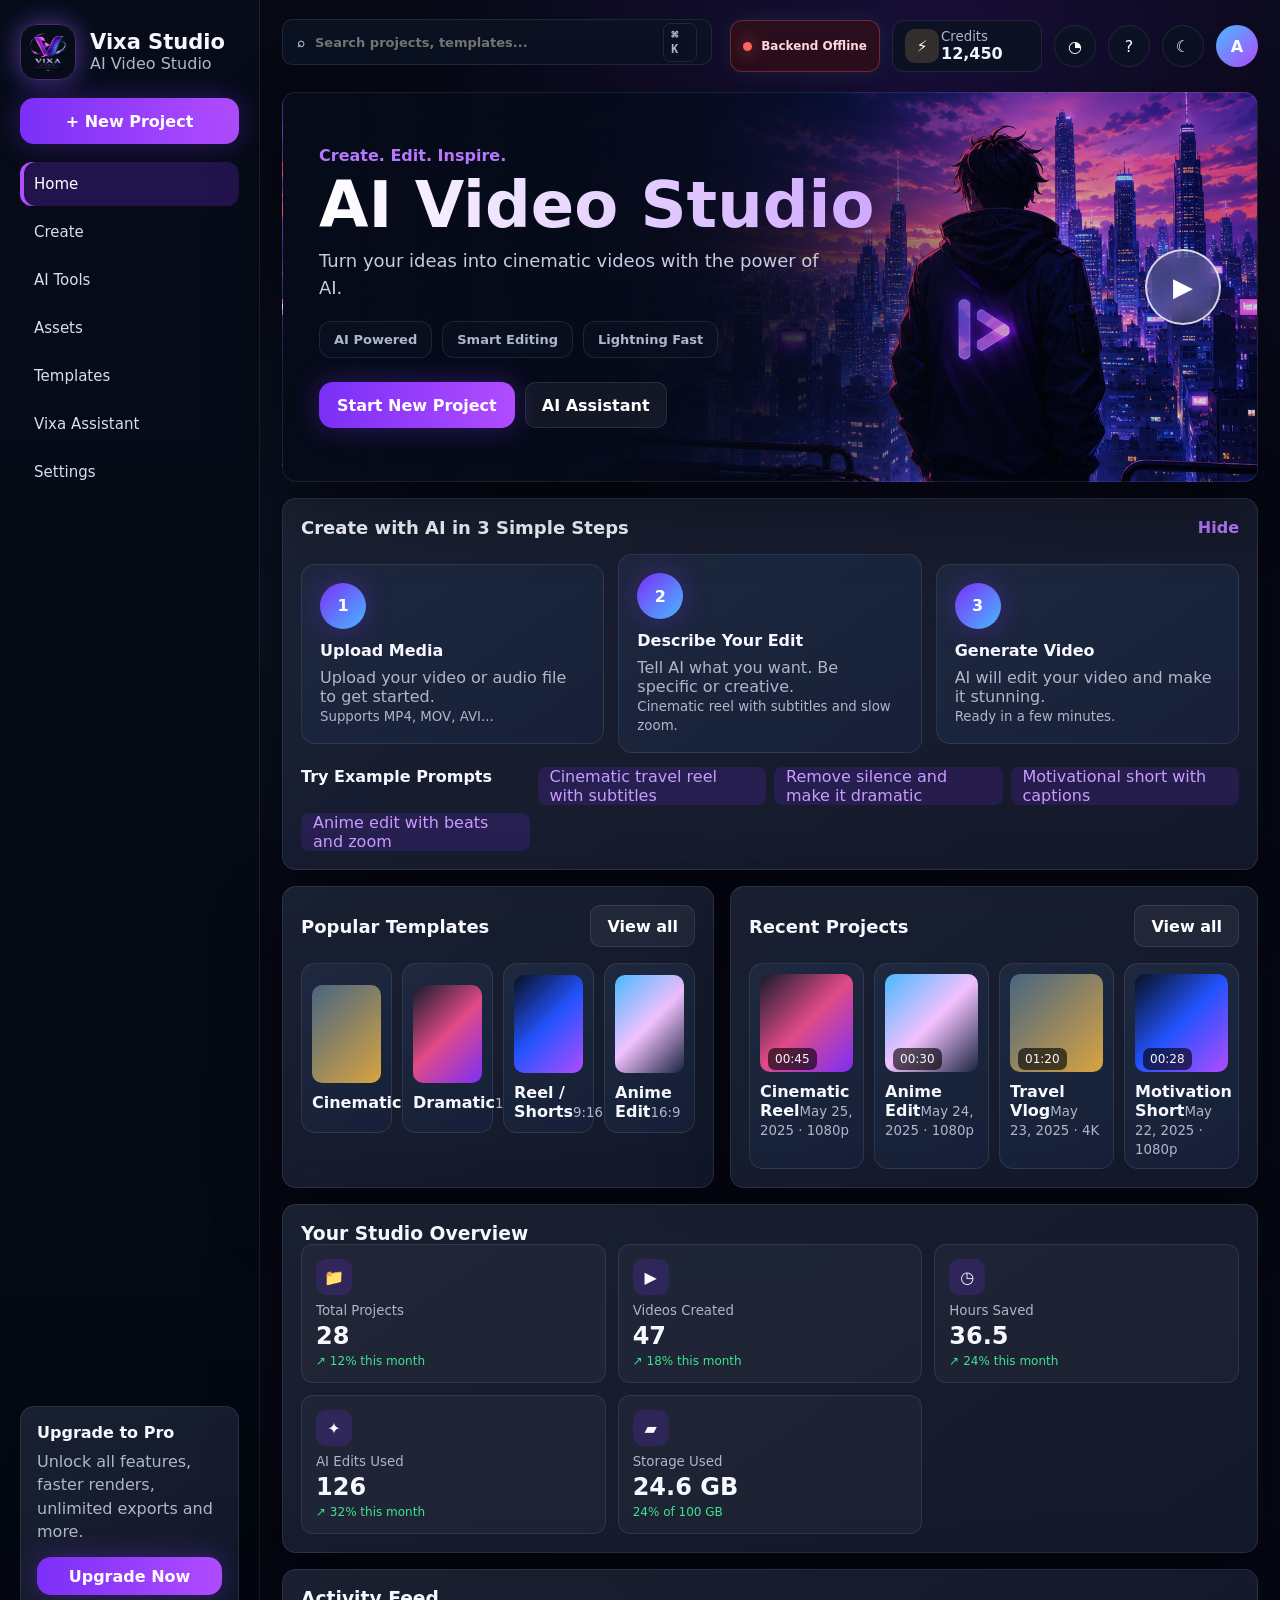
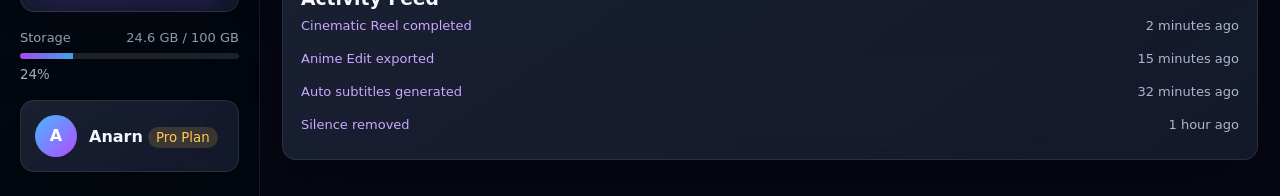
==== commit c40ba62b: "Restructure Vixa as AI creation OS" ====
--- a/index.html
+++ b/index.html
@@ -19,18 +19,12 @@
       <button id="newProjectBtn" class="new-project" type="button">+ New Project</button>
 
       <nav class="nav-list" aria-label="Primary navigation">
-        <button class="nav-item active" type="button" data-page="dashboard"><span>Dashboard</span></button>
-        <button class="nav-item" type="button" data-page="copilot"><span>AI Copilot</span></button>
-        <button class="nav-item" type="button" data-page="editor"><span>AI Editor</span></button>
-        <button class="nav-item" type="button" data-page="reference"><span>Reference Match</span></button>
-        <button class="nav-item" type="button" data-page="photo"><span>Photo to Video</span></button>
-        <button class="nav-item" type="button" data-page="style"><span>AI Style Transform</span></button>
+        <button class="nav-item active" type="button" data-page="dashboard"><span>Home</span></button>
+        <button class="nav-item" type="button" data-page="create"><span>Create</span></button>
+        <button class="nav-item" type="button" data-page="tools"><span>AI Tools</span></button>
+        <button class="nav-item" type="button" data-page="assets"><span>Assets</span></button>
         <button class="nav-item" type="button" data-page="templates"><span>Templates</span></button>
-        <button class="nav-item" type="button" data-page="projects"><span>Projects</span></button>
-        <button class="nav-item" type="button" data-page="voice"><span>AI Voice (TTS)</span></button>
-        <button class="nav-item" type="button" data-page="subtitles"><span>Subtitles</span></button>
-        <button class="nav-item" type="button" data-page="music"><span>Music</span></button>
-        <button class="nav-item" type="button" data-page="analytics"><span>Analytics</span></button>
+        <button class="nav-item" type="button" data-page="assistant"><span>Vixa Assistant</span></button>
         <button class="nav-item" type="button" data-page="settings"><span>Settings</span></button>
       </nav>
 
@@ -86,7 +80,7 @@
               </div>
               <div class="hero-actions">
                 <button id="topGenerateBtn" class="primary" type="button">Start New Project</button>
-                <button class="secondary" type="button">AI Assistant</button>
+                <button class="secondary" type="button" data-jump-page="assistant">AI Assistant</button>
               </div>
             </div>
             <button class="play-button" type="button" aria-label="Preview Vixa Studio">▶</button>
@@ -176,10 +170,59 @@
             </article>
           </section>
 
-          <section id="creatorCopilot" class="copilot-panel panel" data-page-section data-page="copilot">
+          <section class="panel create-os-panel" data-page-section data-page="create">
+            <div class="section-title stacked">
+              <span>Creation OS</span>
+              <h3>Start with what you want to make</h3>
+              <p>Choose a creation mode. Vixa opens the right AI workflow instead of dumping every editor control on one screen.</p>
+            </div>
+            <div class="os-mode-grid">
+              <button type="button" data-jump-page="editor"><strong>Video</strong><span>Prompt edit, reels, cuts, subtitles</span></button>
+              <button type="button" data-jump-page="style"><strong>Image</strong><span>Photo magic, style transform, thumbnail base</span></button>
+              <button type="button" data-jump-page="voice"><strong>Audio</strong><span>Voiceover, narration, language voices</span></button>
+              <button type="button" data-jump-page="photo"><strong>Motion</strong><span>Photo to video, pan, zoom, parallax</span></button>
+              <button type="button" data-jump-page="reference"><strong>Reference</strong><span>Copy vibe from another video</span></button>
+              <button type="button" data-jump-page="assistant"><strong>Story</strong><span>Script, plan, captions, export package</span></button>
+            </div>
+          </section>
+
+          <section class="panel tools-os-panel" data-page-section data-page="tools">
+            <div class="section-title stacked">
+              <span>Modular AI Tools</span>
+              <h3>Pick a tool, run a workflow</h3>
+              <p>Vixa is organized like a creator workstation: video, image, audio, assistant, and optimization tools are separated but connected.</p>
+            </div>
+            <div class="tool-os-grid">
+              <button type="button" data-jump-page="editor"><strong>AI Edit</strong><span>Prompt based video editing</span></button>
+              <button type="button" data-jump-page="reference"><strong>Reference Match</strong><span>Match tone, cuts, zooms, captions</span></button>
+              <button type="button" data-jump-page="photo"><strong>Photo to Video</strong><span>Animate stills into motion clips</span></button>
+              <button type="button" data-jump-page="style"><strong>Style Transform</strong><span>Normal photo to stylized AI output</span></button>
+              <button type="button" data-jump-page="voice"><strong>Voice Studio</strong><span>Text to speech in multiple languages</span></button>
+              <button type="button" data-jump-page="subtitles"><strong>Auto Subtitle</strong><span>Whisper captions and caption plan</span></button>
+              <button type="button" data-jump-page="assistant" data-copilot-preset="viral"><strong>Viral Reel AI</strong><span>Hook, retention, CTA score</span></button>
+              <button type="button" data-jump-page="assistant" data-copilot-preset="thumbnail"><strong>Thumbnail AI</strong><span>Frame, title, click optimization</span></button>
+              <button type="button" data-jump-page="assistant" data-copilot-preset="chain"><strong>Prompt Chain AI</strong><span>One prompt to full content pipeline</span></button>
+            </div>
+          </section>
+
+          <section class="panel assets-os-panel" data-page-section data-page="assets projects">
+            <div class="section-title stacked">
+              <span>Asset Library</span>
+              <h3>Your Vixa workspace</h3>
+              <p>Images, videos, voice files, exports, and prompt-chain outputs live in one creator library.</p>
+            </div>
+            <div class="asset-grid">
+              <article><strong>Video Imports</strong><span>12 files</span><small>Raw clips and reference videos</small></article>
+              <article><strong>AI Images</strong><span>8 outputs</span><small>Style transforms and thumbnail bases</small></article>
+              <article><strong>Voiceovers</strong><span>5 tracks</span><small>Generated narration files</small></article>
+              <article><strong>Exports</strong><span>18 renders</span><small>Final reels, drafts, and packages</small></article>
+            </div>
+          </section>
+
+          <section id="creatorCopilot" class="copilot-panel panel" data-page-section data-page="assistant copilot">
             <div class="section-title stacked">
               <span>Vixa Ultimate AI</span>
-              <h3>AI Copilot Creator Hub</h3>
+              <h3>Vixa Assistant</h3>
               <p>One place for viral scoring, highlights, beat sync, tracking, script writing, translation, thumbnails, analytics, and full prompt-chain plans.</p>
             </div>
 
--- a/styles.css
+++ b/styles.css
@@ -1367,6 +1367,94 @@
     var(--panel);
 }
 
+.create-os-panel,
+.tools-os-panel,
+.assets-os-panel {
+  min-height: 520px;
+  background:
+    radial-gradient(circle at 15% 0%, rgba(73, 184, 255, 0.11), transparent 32%),
+    radial-gradient(circle at 84% 18%, rgba(177, 76, 255, 0.14), transparent 34%),
+    linear-gradient(145deg, rgba(255, 255, 255, 0.055), rgba(255, 255, 255, 0.025)),
+    var(--panel);
+}
+
+.os-mode-grid,
+.tool-os-grid,
+.asset-grid {
+  display: grid;
+  gap: 14px;
+}
+
+.os-mode-grid {
+  grid-template-columns: repeat(3, minmax(0, 1fr));
+}
+
+.tool-os-grid {
+  grid-template-columns: repeat(3, minmax(0, 1fr));
+}
+
+.asset-grid {
+  grid-template-columns: repeat(4, minmax(0, 1fr));
+}
+
+.os-mode-grid button,
+.tool-os-grid button,
+.asset-grid article {
+  min-height: 168px;
+  padding: 18px;
+  border: 1px solid var(--line);
+  border-radius: var(--radius);
+  background:
+    linear-gradient(145deg, rgba(255, 255, 255, 0.065), rgba(255, 255, 255, 0.025)),
+    rgba(10, 18, 34, 0.84);
+  text-align: left;
+  box-shadow: 0 20px 48px rgba(0, 0, 0, 0.24);
+}
+
+.os-mode-grid button::before,
+.tool-os-grid button::before,
+.asset-grid article::before {
+  content: "";
+  display: block;
+  width: 42px;
+  height: 42px;
+  margin-bottom: 18px;
+  border-radius: 12px;
+  background: linear-gradient(135deg, var(--cyan), var(--violet));
+  box-shadow: 0 0 26px rgba(177, 76, 255, 0.22);
+}
+
+.os-mode-grid strong,
+.os-mode-grid span,
+.tool-os-grid strong,
+.tool-os-grid span,
+.asset-grid strong,
+.asset-grid span,
+.asset-grid small {
+  display: block;
+}
+
+.os-mode-grid strong,
+.tool-os-grid strong,
+.asset-grid strong {
+  font-size: 18px;
+}
+
+.os-mode-grid span,
+.tool-os-grid span,
+.asset-grid small {
+  margin-top: 8px;
+  color: var(--muted);
+  line-height: 1.45;
+}
+
+.asset-grid span {
+  margin-top: 10px;
+  font-size: 30px;
+  font-weight: 950;
+  color: var(--cyan);
+}
+
 .copilot-mode-grid {
   display: grid;
   grid-template-columns: repeat(3, minmax(0, 1fr));
@@ -1814,6 +1902,12 @@
   .overview-grid {
     grid-template-columns: repeat(3, minmax(0, 1fr));
   }
+
+  .os-mode-grid,
+  .tool-os-grid,
+  .asset-grid {
+    grid-template-columns: repeat(2, minmax(0, 1fr));
+  }
 }
 
 @media (max-width: 980px) {
@@ -1904,6 +1998,9 @@
   .analysis-grid,
   .ai-intelligence-grid,
   .ai-setup-grid,
+  .os-mode-grid,
+  .tool-os-grid,
+  .asset-grid,
   .style-choice-grid,
   .copilot-mode-grid,
   .voice-selectors,
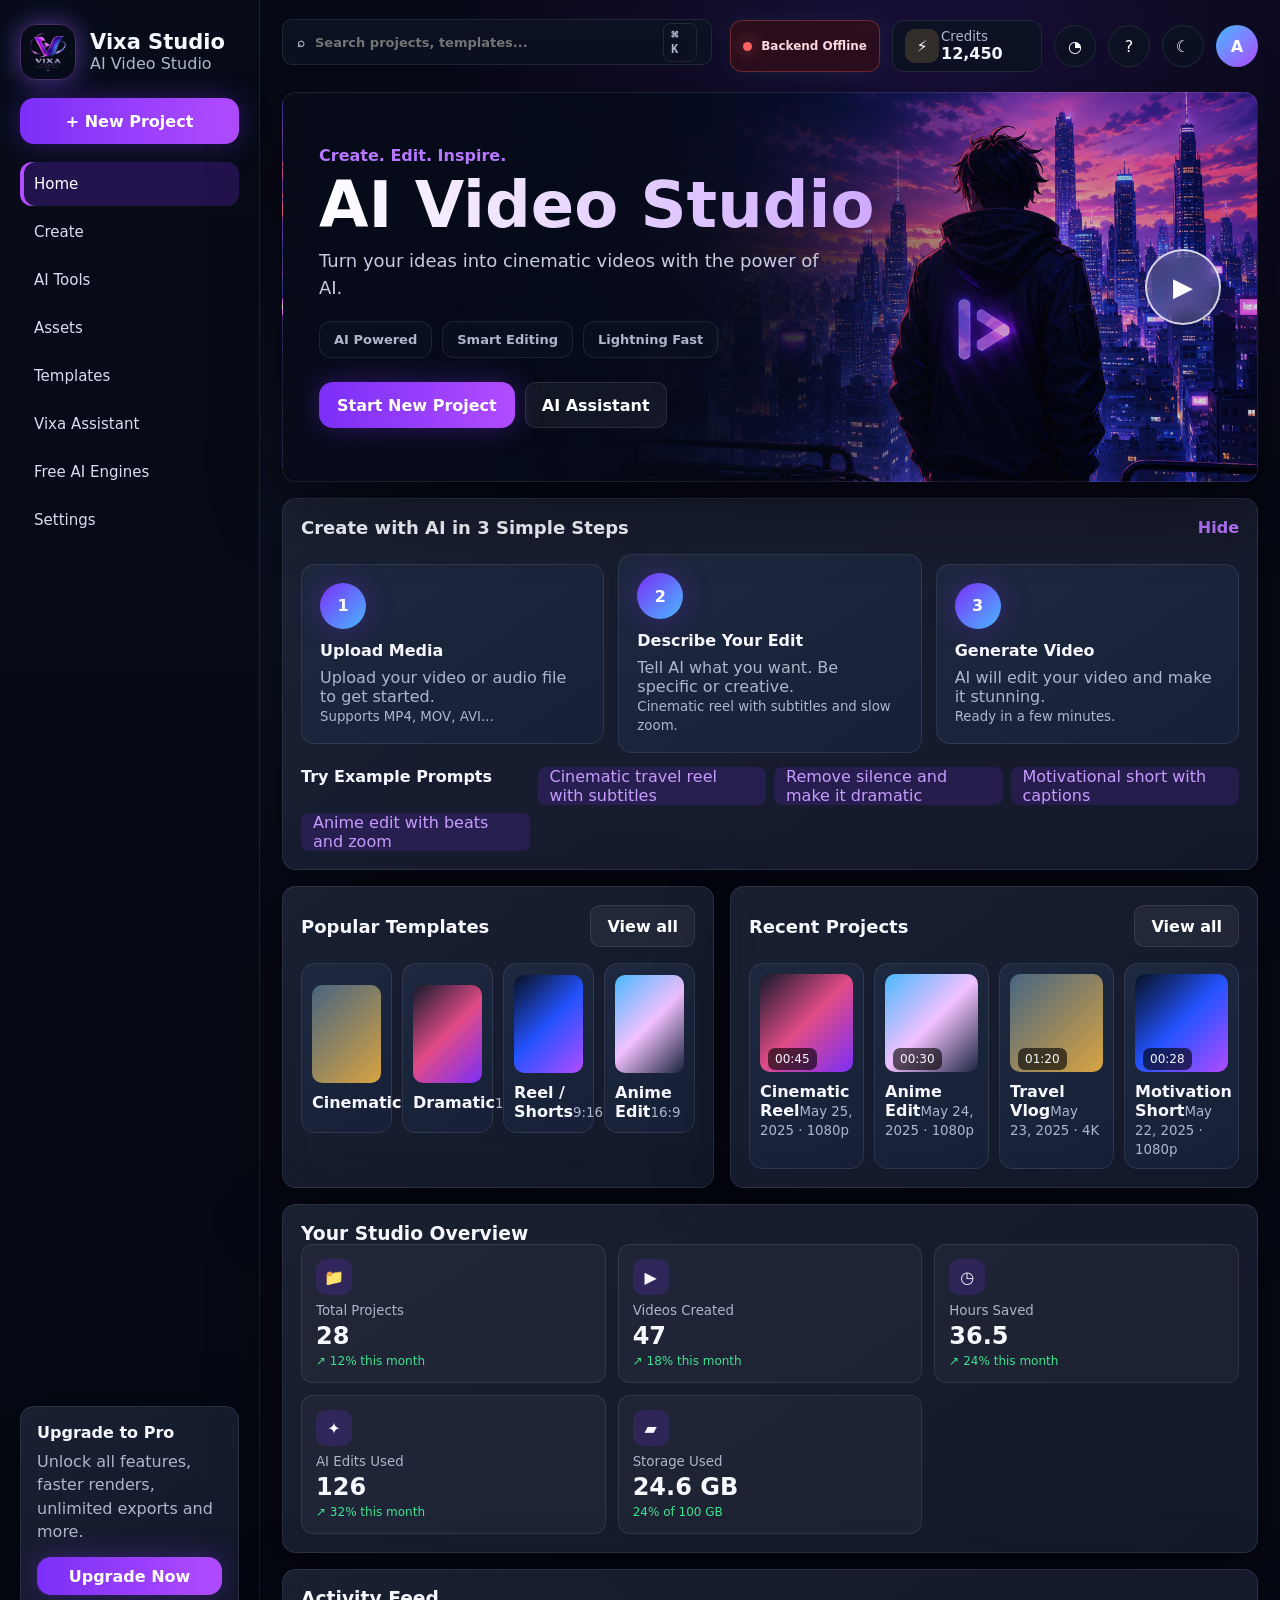
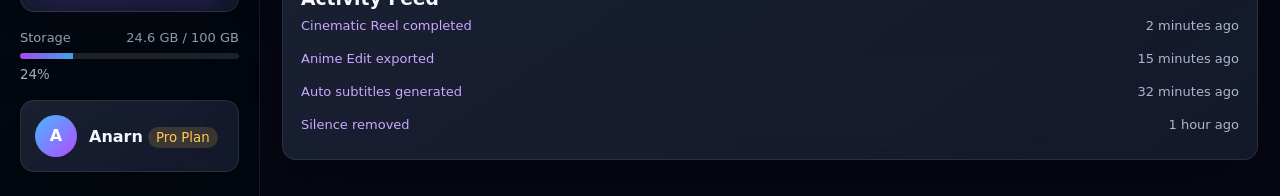
==== commit 7d56bff9: "Add free AI engines dashboard" ====
--- a/index.html
+++ b/index.html
@@ -25,6 +25,7 @@
         <button class="nav-item" type="button" data-page="assets"><span>Assets</span></button>
         <button class="nav-item" type="button" data-page="templates"><span>Templates</span></button>
         <button class="nav-item" type="button" data-page="assistant"><span>Vixa Assistant</span></button>
+        <button class="nav-item" type="button" data-page="engines"><span>Free AI Engines</span></button>
         <button class="nav-item" type="button" data-page="settings"><span>Settings</span></button>
       </nav>
 
@@ -193,6 +194,7 @@
               <p>Vixa is organized like a creator workstation: video, image, audio, assistant, and optimization tools are separated but connected.</p>
             </div>
             <div class="tool-os-grid">
+              <button type="button" data-jump-page="engines"><strong>Free AI Engines</strong><span>See local/open-source AI stack status</span></button>
               <button type="button" data-jump-page="editor"><strong>AI Edit</strong><span>Prompt based video editing</span></button>
               <button type="button" data-jump-page="reference"><strong>Reference Match</strong><span>Match tone, cuts, zooms, captions</span></button>
               <button type="button" data-jump-page="photo"><strong>Photo to Video</strong><span>Animate stills into motion clips</span></button>
@@ -202,6 +204,22 @@
               <button type="button" data-jump-page="assistant" data-copilot-preset="viral"><strong>Viral Reel AI</strong><span>Hook, retention, CTA score</span></button>
               <button type="button" data-jump-page="assistant" data-copilot-preset="thumbnail"><strong>Thumbnail AI</strong><span>Frame, title, click optimization</span></button>
               <button type="button" data-jump-page="assistant" data-copilot-preset="chain"><strong>Prompt Chain AI</strong><span>One prompt to full content pipeline</span></button>
+            </div>
+          </section>
+
+          <section class="panel engines-panel" data-page-section data-page="engines">
+            <div class="section-title stacked">
+              <span>Free AI Stack</span>
+              <h3>Multiple local AI engines, one Vixa workflow</h3>
+              <p>Vixa uses separate free/open-source engines for video, image, voice, subtitles, music, background, lip sync, and assistant planning.</p>
+            </div>
+            <div class="engine-summary">
+              <div><span>Ready Engines</span><strong id="engineReadyCount">--</strong></div>
+              <div><span>Runtime</span><strong id="engineRuntime">Checking</strong></div>
+              <div><span>Cost Mode</span><strong>Free / Local</strong></div>
+            </div>
+            <div id="engineGrid" class="engine-grid">
+              <article class="engine-card"><strong>Checking engines...</strong><span>Scanning local AI stack</span></article>
             </div>
           </section>
 
--- a/styles.css
+++ b/styles.css
@@ -1369,7 +1369,8 @@
 
 .create-os-panel,
 .tools-os-panel,
-.assets-os-panel {
+.assets-os-panel,
+.engines-panel {
   min-height: 520px;
   background:
     radial-gradient(circle at 15% 0%, rgba(73, 184, 255, 0.11), transparent 32%),
@@ -1453,6 +1454,92 @@
   font-size: 30px;
   font-weight: 950;
   color: var(--cyan);
+}
+
+.engine-summary {
+  display: grid;
+  grid-template-columns: repeat(3, minmax(0, 1fr));
+  gap: 12px;
+  margin-bottom: 16px;
+}
+
+.engine-summary div,
+.engine-card {
+  border: 1px solid var(--line);
+  border-radius: var(--radius);
+  background:
+    linear-gradient(145deg, rgba(255, 255, 255, 0.06), rgba(255, 255, 255, 0.025)),
+    rgba(10, 18, 34, 0.84);
+}
+
+.engine-summary div {
+  padding: 16px;
+}
+
+.engine-summary span,
+.engine-summary strong {
+  display: block;
+}
+
+.engine-summary span {
+  color: var(--muted);
+  font-size: 12px;
+  font-weight: 900;
+  text-transform: uppercase;
+}
+
+.engine-summary strong {
+  margin-top: 8px;
+  font-size: 24px;
+}
+
+.engine-grid {
+  display: grid;
+  grid-template-columns: repeat(2, minmax(0, 1fr));
+  gap: 12px;
+}
+
+.engine-card {
+  display: grid;
+  gap: 10px;
+  padding: 16px;
+}
+
+.engine-card strong,
+.engine-card span,
+.engine-card b,
+.engine-card p,
+.engine-card small {
+  display: block;
+}
+
+.engine-card span,
+.engine-card p,
+.engine-card small {
+  color: var(--muted);
+  line-height: 1.45;
+}
+
+.engine-card b {
+  width: max-content;
+  padding: 5px 9px;
+  border-radius: 999px;
+  font-size: 12px;
+  color: #dffdf7;
+  background: rgba(62, 227, 143, 0.18);
+}
+
+.engine-card.missing b {
+  color: #ffe0a8;
+  background: rgba(255, 200, 87, 0.16);
+}
+
+.engine-card.ready {
+  border-color: rgba(62, 227, 143, 0.24);
+}
+
+.engine-card.missing {
+  border-color: rgba(255, 200, 87, 0.2);
 }
 
 .copilot-mode-grid {
@@ -1905,7 +1992,8 @@
 
   .os-mode-grid,
   .tool-os-grid,
-  .asset-grid {
+  .asset-grid,
+  .engine-grid {
     grid-template-columns: repeat(2, minmax(0, 1fr));
   }
 }
@@ -2001,6 +2089,8 @@
   .os-mode-grid,
   .tool-os-grid,
   .asset-grid,
+  .engine-summary,
+  .engine-grid,
   .style-choice-grid,
   .copilot-mode-grid,
   .voice-selectors,
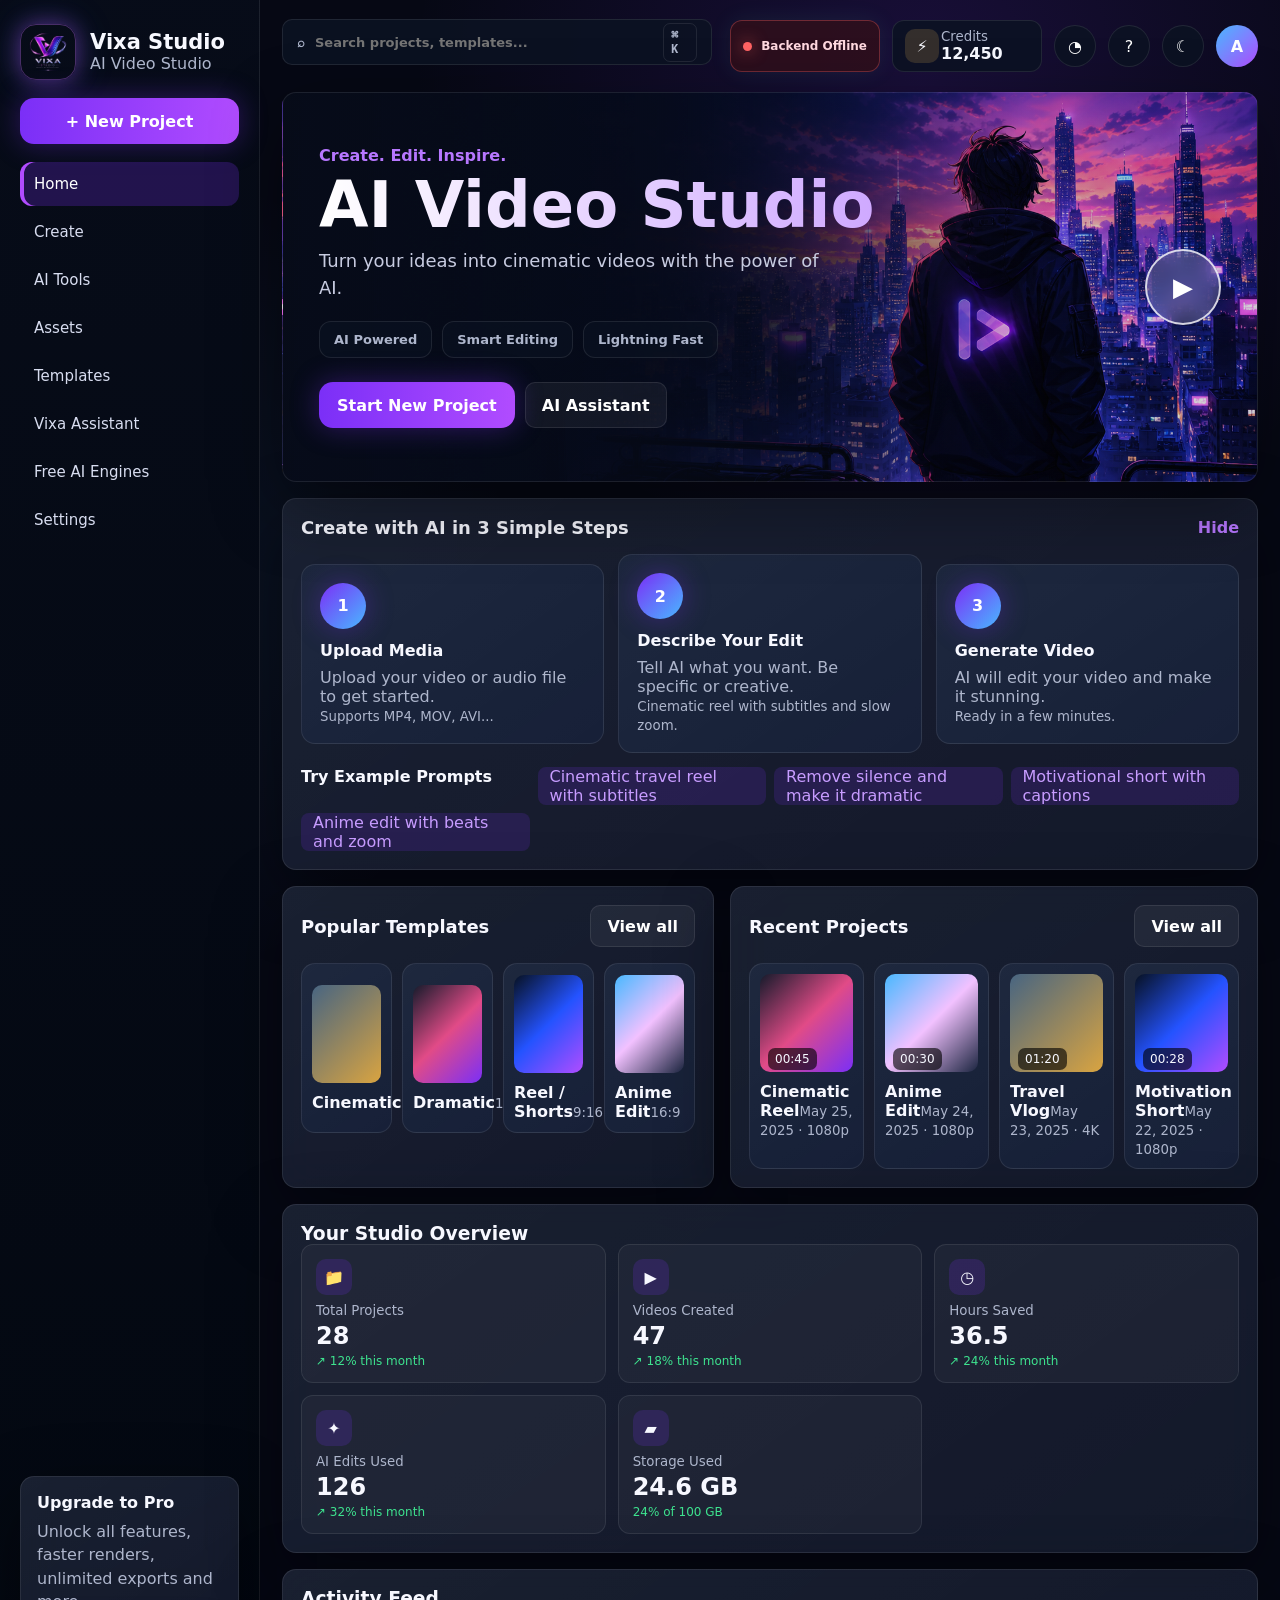
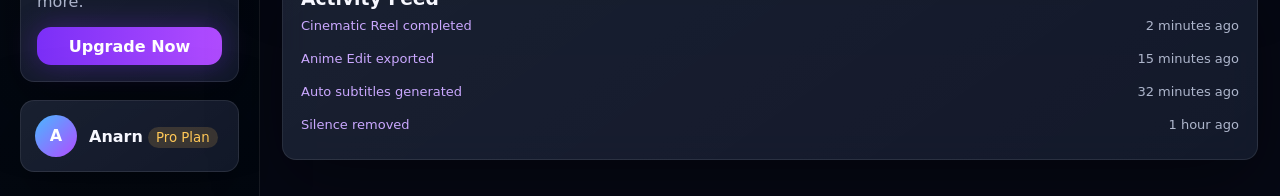
==== commit 5a4b1ca5: "Move storage into assets and clarify photo video pipeline" ====
--- a/index.html
+++ b/index.html
@@ -33,12 +33,6 @@
         <strong>Upgrade to Pro</strong>
         <p>Unlock all features, faster renders, unlimited exports and more.</p>
         <button type="button">Upgrade Now</button>
-      </section>
-
-      <section class="storage-card">
-        <div><span>Storage</span><span>24.6 GB / 100 GB</span></div>
-        <div class="storage-bar"><span></span></div>
-        <small>24%</small>
       </section>
 
       <section class="profile-card">
@@ -235,6 +229,19 @@
               <article><strong>Voiceovers</strong><span>5 tracks</span><small>Generated narration files</small></article>
               <article><strong>Exports</strong><span>18 renders</span><small>Final reels, drafts, and packages</small></article>
             </div>
+            <div class="asset-storage-panel">
+              <div>
+                <span>Workspace Storage</span>
+                <strong>24.6 GB / 100 GB</strong>
+              </div>
+              <div class="storage-bar"><span></span></div>
+              <div class="asset-storage-breakdown">
+                <p><span>Uploads</span><strong>14.2 GB</strong></p>
+                <p><span>AI Outputs</span><strong>6.8 GB</strong></p>
+                <p><span>Voice + Captions</span><strong>1.1 GB</strong></p>
+                <p><span>Projects</span><strong>2.5 GB</strong></p>
+              </div>
+            </div>
           </section>
 
           <section id="creatorCopilot" class="copilot-panel panel" data-page-section data-page="assistant copilot">
@@ -468,6 +475,7 @@
             <div class="section-title stacked">
               <span>Photo to Video AI</span>
               <h3>Animate still images into cinematic AI videos</h3>
+              <p>Current free mode renders real MP4 motion locally with FFmpeg. Future cloud mode can send heavy AnimateDiff / Stable Video Diffusion jobs to Google Cloud GPU.</p>
             </div>
 
             <div class="photo-video-grid">
@@ -517,6 +525,13 @@
                   <span class="photo-button-label">Generate Video from Photos</span>
                   <span class="button-loader" aria-hidden="true"></span>
                 </button>
+                <div class="photo-pipeline">
+                  <strong>Render pipeline</strong>
+                  <p><span>1</span> Upload photo</p>
+                  <p><span>2</span> Choose motion + prompt</p>
+                  <p><span>3</span> Local FFmpeg motion render</p>
+                  <p><span>4</span> Optional Google Cloud GPU for heavy generative AI</p>
+                </div>
               </div>
 
               <div class="photo-preview-card">
@@ -663,13 +678,14 @@
                   </label>
                   <label>Voice
                     <select id="voiceType">
-                      <option value="narrator">Narrator</option>
-                      <option value="cinematic">Deep Cinematic</option>
-                      <option value="female">Female</option>
-                      <option value="anime">Anime Energy</option>
-                      <option value="robotic">Robotic</option>
-                      <option value="podcast">Podcast</option>
-                      <option value="emotional">Emotional</option>
+                      <option value="hindi_male">Hindi Male - Madhur</option>
+                      <option value="hindi_female">Hindi Female - Swara</option>
+                      <option value="english_india_male">English India Male - Prabhat</option>
+                      <option value="english_india_female">English India Female - Neerja</option>
+                      <option value="english_us_male">English US Male - Guy</option>
+                      <option value="english_us_female">English US Female - Jenny</option>
+                      <option value="marathi_male">Marathi Male - Manohar</option>
+                      <option value="marathi_female">Marathi Female - Aarohi</option>
                     </select>
                   </label>
                   <label>Emotion
--- a/styles.css
+++ b/styles.css
@@ -118,8 +118,6 @@
 
 .brand p,
 .profile-card small,
-.storage-card small,
-.storage-card span,
 .upgrade-card p {
   color: var(--muted);
 }
@@ -196,18 +194,6 @@
 .upgrade-card button {
   width: 100%;
   min-height: 38px;
-}
-
-.storage-card {
-  display: grid;
-  gap: 8px;
-}
-
-.storage-card div:first-child {
-  display: flex;
-  justify-content: space-between;
-  gap: 10px;
-  font-size: 13px;
 }
 
 .storage-bar {
@@ -1344,6 +1330,40 @@
   padding: 18px;
 }
 
+.photo-pipeline {
+  display: grid;
+  gap: 9px;
+  margin-top: 16px;
+  padding: 14px;
+  border: 1px solid rgba(104, 232, 255, 0.18);
+  border-radius: var(--radius);
+  background: rgba(0, 0, 0, 0.2);
+}
+
+.photo-pipeline strong {
+  margin-bottom: 4px;
+}
+
+.photo-pipeline p {
+  display: flex;
+  align-items: center;
+  gap: 9px;
+  color: var(--muted);
+}
+
+.photo-pipeline span {
+  display: grid;
+  place-items: center;
+  width: 24px;
+  height: 24px;
+  flex: 0 0 auto;
+  border-radius: 50%;
+  background: linear-gradient(135deg, var(--purple), var(--blue));
+  color: white;
+  font-size: 12px;
+  font-weight: 900;
+}
+
 .style-transform-grid,
 .copilot-grid,
 .voice-grid {
@@ -1454,6 +1474,50 @@
   font-size: 30px;
   font-weight: 950;
   color: var(--cyan);
+}
+
+.asset-storage-panel {
+  display: grid;
+  gap: 12px;
+  margin-top: 16px;
+  padding: 18px;
+  border: 1px solid var(--line);
+  border-radius: var(--radius);
+  background:
+    linear-gradient(145deg, rgba(255, 255, 255, 0.06), rgba(255, 255, 255, 0.025)),
+    rgba(10, 18, 34, 0.84);
+}
+
+.asset-storage-panel > div:first-child {
+  display: flex;
+  justify-content: space-between;
+  gap: 12px;
+}
+
+.asset-storage-panel span {
+  color: var(--muted);
+}
+
+.asset-storage-breakdown {
+  display: grid;
+  grid-template-columns: repeat(4, minmax(0, 1fr));
+  gap: 10px;
+}
+
+.asset-storage-breakdown p {
+  padding: 12px;
+  border: 1px solid var(--line);
+  border-radius: 12px;
+  background: rgba(0, 0, 0, 0.18);
+}
+
+.asset-storage-breakdown span,
+.asset-storage-breakdown strong {
+  display: block;
+}
+
+.asset-storage-breakdown strong {
+  margin-top: 6px;
 }
 
 .engine-summary {
@@ -1993,6 +2057,7 @@
   .os-mode-grid,
   .tool-os-grid,
   .asset-grid,
+  .asset-storage-breakdown,
   .engine-grid {
     grid-template-columns: repeat(2, minmax(0, 1fr));
   }
@@ -2089,6 +2154,7 @@
   .os-mode-grid,
   .tool-os-grid,
   .asset-grid,
+  .asset-storage-breakdown,
   .engine-summary,
   .engine-grid,
   .style-choice-grid,
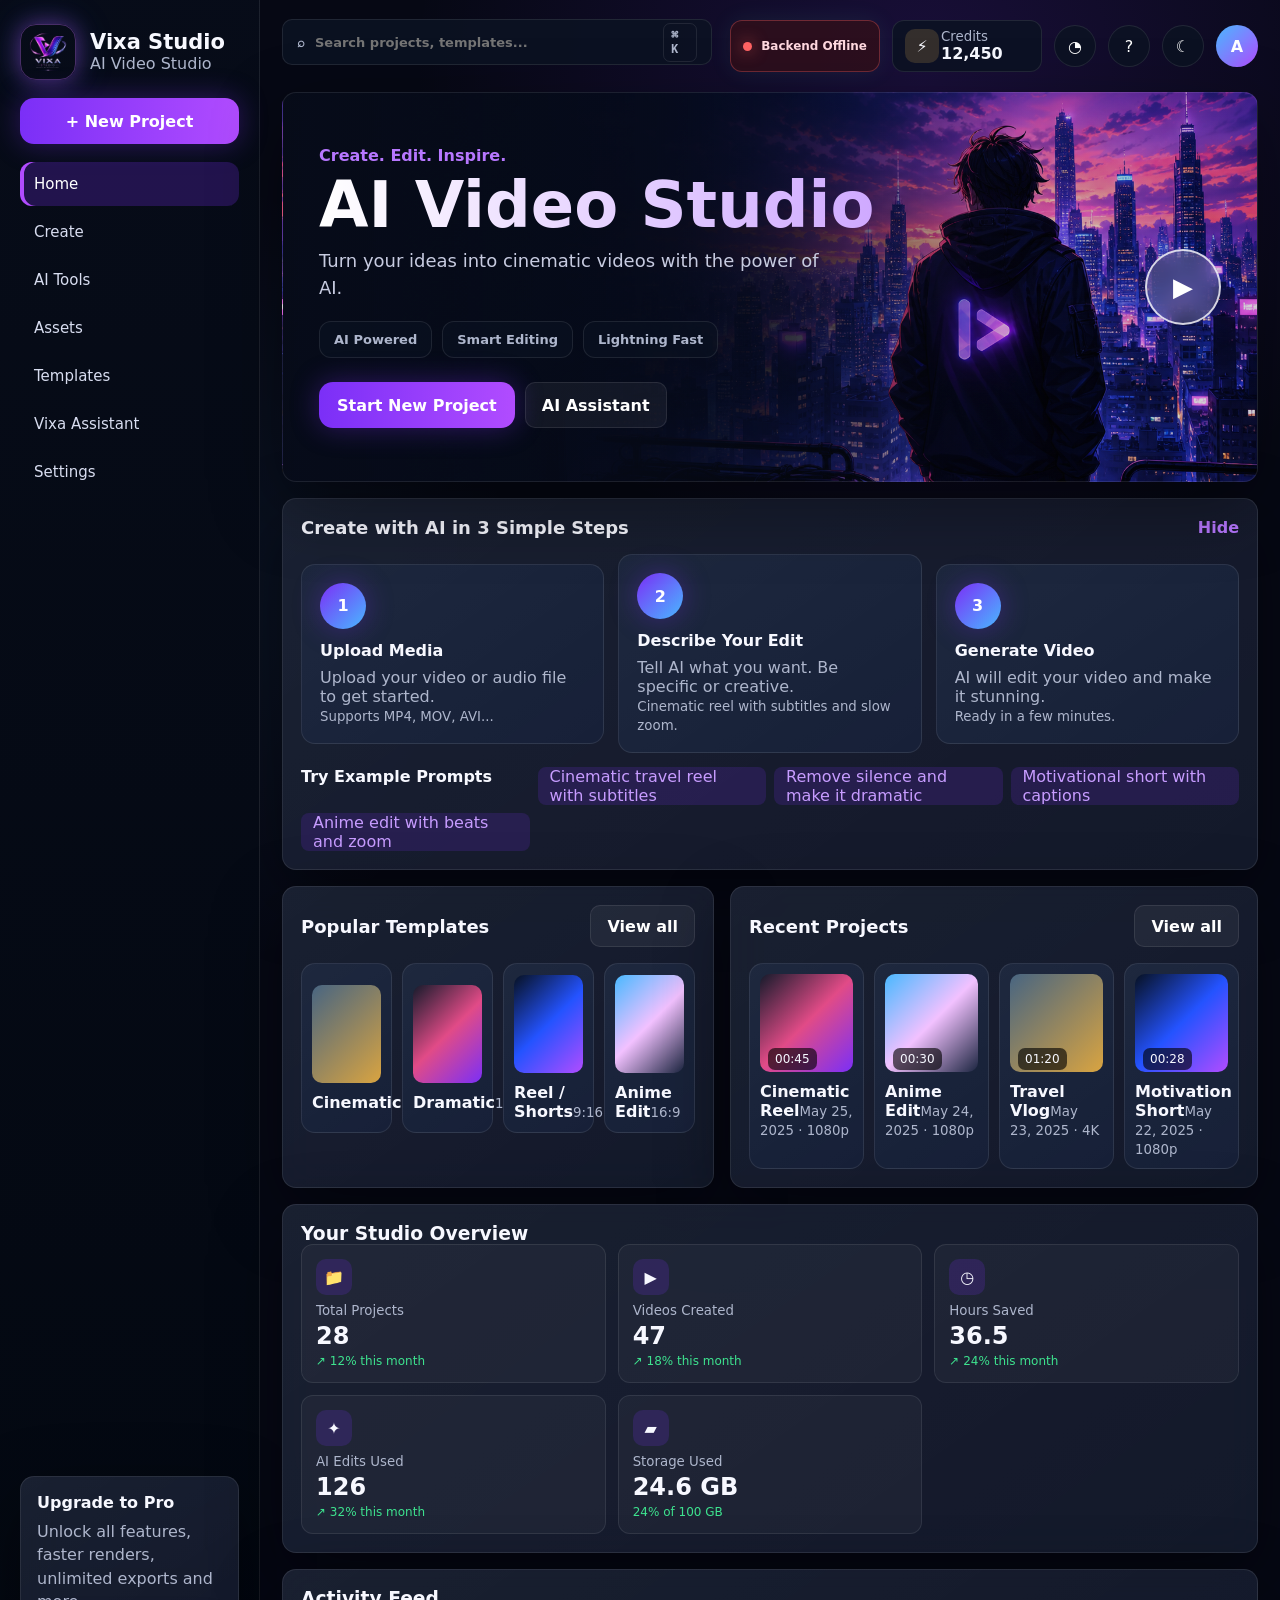
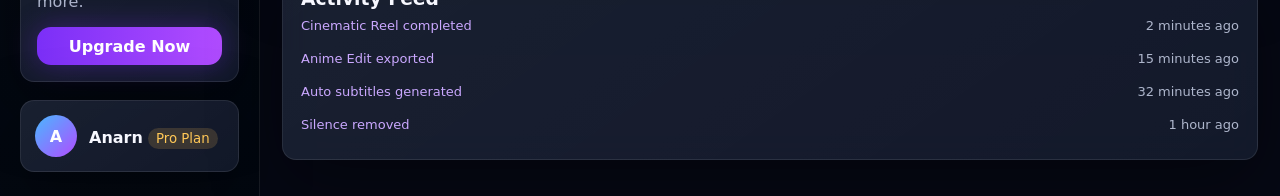
==== commit 65a7760c: "Hide engine details from user tools" ====
--- a/index.html
+++ b/index.html
@@ -25,7 +25,6 @@
         <button class="nav-item" type="button" data-page="assets"><span>Assets</span></button>
         <button class="nav-item" type="button" data-page="templates"><span>Templates</span></button>
         <button class="nav-item" type="button" data-page="assistant"><span>Vixa Assistant</span></button>
-        <button class="nav-item" type="button" data-page="engines"><span>Free AI Engines</span></button>
         <button class="nav-item" type="button" data-page="settings"><span>Settings</span></button>
       </nav>
 
@@ -188,13 +187,14 @@
               <p>Vixa is organized like a creator workstation: video, image, audio, assistant, and optimization tools are separated but connected.</p>
             </div>
             <div class="tool-os-grid">
-              <button type="button" data-jump-page="engines"><strong>Free AI Engines</strong><span>See local/open-source AI stack status</span></button>
               <button type="button" data-jump-page="editor"><strong>AI Edit</strong><span>Prompt based video editing</span></button>
               <button type="button" data-jump-page="reference"><strong>Reference Match</strong><span>Match tone, cuts, zooms, captions</span></button>
               <button type="button" data-jump-page="photo"><strong>Photo to Video</strong><span>Animate stills into motion clips</span></button>
               <button type="button" data-jump-page="style"><strong>Style Transform</strong><span>Normal photo to stylized AI output</span></button>
               <button type="button" data-jump-page="voice"><strong>Voice Studio</strong><span>Text to speech in multiple languages</span></button>
-              <button type="button" data-jump-page="subtitles"><strong>Auto Subtitle</strong><span>Whisper captions and caption plan</span></button>
+              <button type="button" data-jump-page="subtitles"><strong>Auto Subtitle</strong><span>Generate captions automatically</span></button>
+              <button type="button" data-jump-page="assistant" data-copilot-preset="translate"><strong>Lip Sync</strong><span>Dub and sync narration plans</span></button>
+              <button type="button" data-jump-page="assistant" data-copilot-preset="beat"><strong>Music Sync</strong><span>Cut and transition with the beat</span></button>
               <button type="button" data-jump-page="assistant" data-copilot-preset="viral"><strong>Viral Reel AI</strong><span>Hook, retention, CTA score</span></button>
               <button type="button" data-jump-page="assistant" data-copilot-preset="thumbnail"><strong>Thumbnail AI</strong><span>Frame, title, click optimization</span></button>
               <button type="button" data-jump-page="assistant" data-copilot-preset="chain"><strong>Prompt Chain AI</strong><span>One prompt to full content pipeline</span></button>
@@ -203,9 +203,9 @@
 
           <section class="panel engines-panel" data-page-section data-page="engines">
             <div class="section-title stacked">
-              <span>Free AI Stack</span>
-              <h3>Multiple local AI engines, one Vixa workflow</h3>
-              <p>Vixa uses separate free/open-source engines for video, image, voice, subtitles, music, background, lip sync, and assistant planning.</p>
+              <span>Developer Only</span>
+              <h3>Engine Control</h3>
+              <p>This technical page is hidden from normal users. It helps you check backend AI modules while users only see simple creation tools.</p>
             </div>
             <div class="engine-summary">
               <div><span>Ready Engines</span><strong id="engineReadyCount">--</strong></div>
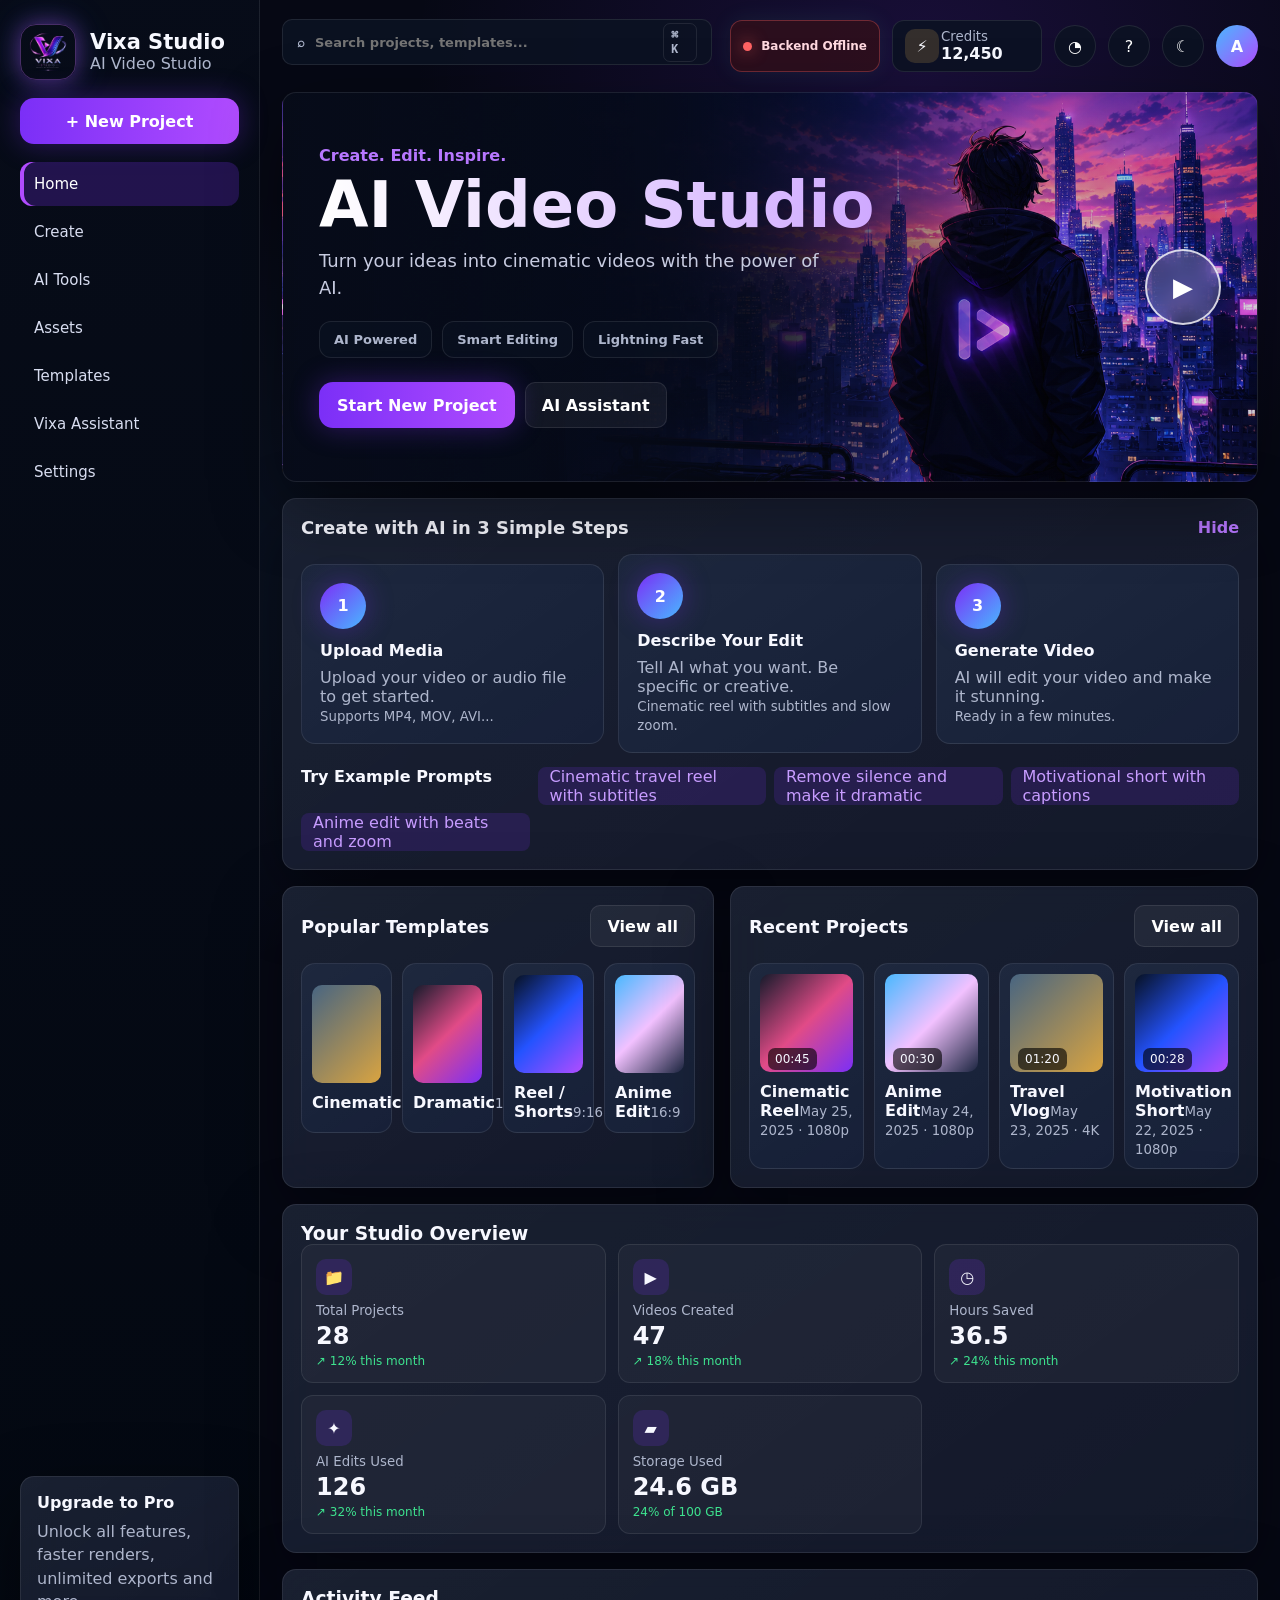
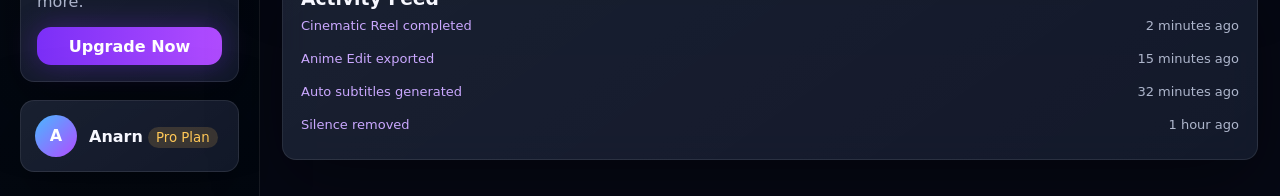
==== commit a9c1b078: "Clean editor UI and make captions opt-in" ====
--- a/index.html
+++ b/index.html
@@ -366,7 +366,7 @@
 
               <div class="card">
                 <h4>2. Describe Your Edit</h4>
-                <textarea id="prompt" rows="5">Make this into a short vertical reel, remove boring pauses, add bold captions, and highlight the most important moments.</textarea>
+                <textarea id="prompt" rows="5">Make this into a cinematic short reel with clean color and smooth pacing.</textarea>
               </div>
 
               <div class="card">
@@ -381,7 +381,7 @@
               </div>
             </div>
 
-            <section class="ai-brain-panel">
+            <section class="ai-brain-panel developer-panel">
               <div>
                 <span class="ai-live-dot"></span>
                 <div>
@@ -415,7 +415,7 @@
               <div class="stage-wrap">
                 <div id="stage" class="stage vertical">
                   <video id="video" controls playsinline></video>
-                  <div id="captionOverlay" class="caption-overlay">Upload a video to preview edits</div>
+                  <div id="captionOverlay" class="caption-overlay"></div>
                   <div id="focusFrame" class="focus-frame"></div>
                 </div>
               </div>
@@ -423,7 +423,7 @@
             </article>
 
             <article class="panel tools-panel">
-              <h3>Quick AI Tools</h3>
+              <h3>Optional tools</h3>
               <div class="tool-grid">
                 <button class="tool-card" type="button" data-tool="captions">Auto Subtitle</button>
                 <button class="tool-card" type="button" data-tool="silence">Remove Silence</button>
@@ -431,9 +431,9 @@
                 <button class="tool-card" type="button" data-tool="music">AI Voiceover</button>
               </div>
               <h3>Smart controls</h3>
-              <label class="toggle"><input id="captionsToggle" type="checkbox" checked /> Captions</label>
-              <label class="toggle"><input id="zoomToggle" type="checkbox" checked /> Auto zoom</label>
-              <label class="toggle"><input id="silenceToggle" type="checkbox" checked /> Remove silence</label>
+              <label class="toggle"><input id="captionsToggle" type="checkbox" /> Add captions</label>
+              <label class="toggle"><input id="zoomToggle" type="checkbox" /> Auto zoom</label>
+              <label class="toggle"><input id="silenceToggle" type="checkbox" /> Remove silence</label>
               <label class="toggle"><input id="musicToggle" type="checkbox" /> Background music</label>
               <h3>Output</h3>
               <div class="metric"><span>Duration</span><strong id="durationMetric">--</strong></div>
@@ -442,7 +442,7 @@
             </article>
           </section>
 
-          <section class="timeline-panel panel" data-page-section data-page="editor">
+          <section class="timeline-panel panel developer-panel" data-page-section data-page="editor">
             <div class="section-title">
               <div>
                 <h3>AI edit plan</h3>
@@ -456,7 +456,7 @@
             <div id="timeline" class="timeline"></div>
           </section>
 
-          <section class="panel ai-intelligence-panel" data-page-section data-page="editor">
+          <section class="panel ai-intelligence-panel developer-panel" data-page-section data-page="editor">
             <div class="section-title">
               <div>
                 <h3>AI Intelligence</h3>
@@ -557,7 +557,7 @@
             </div>
           </section>
 
-          <section class="panel captions-panel" data-page-section data-page="subtitles editor">
+          <section class="panel captions-panel" data-page-section data-page="subtitles">
             <h3>Captions</h3>
             <div id="captionsList" class="captions-list"></div>
           </section>
--- a/styles.css
+++ b/styles.css
@@ -251,6 +251,10 @@
   display: none !important;
 }
 
+.developer-panel {
+  display: none !important;
+}
+
 .page-panel {
   min-height: 520px;
 }
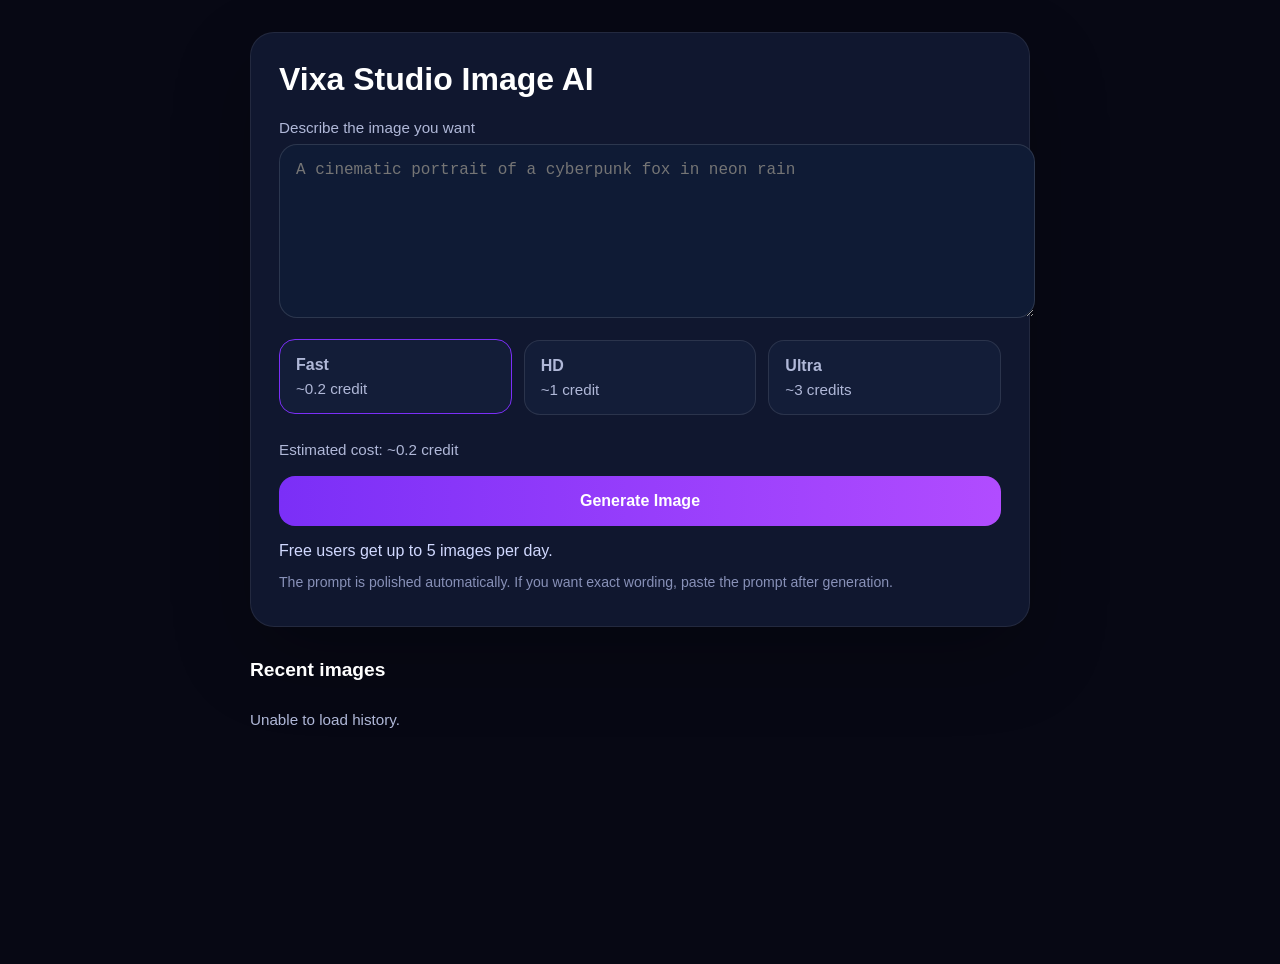
==== commit 40ef038d: "Fix: Update image generation model to gpt-image-1 with proper error handling" ====
--- a/index.html
+++ b/index.html
@@ -1,771 +1,360 @@
-<!doctype html>
-<html lang="en">
-  <head>
-    <meta charset="UTF-8" />
-    <meta name="viewport" content="width=device-width, initial-scale=1.0" />
-    <title>Vixa Studio</title>
-    <link rel="stylesheet" href="styles.css" />
-  </head>
-  <body>
-    <aside class="sidebar">
-      <div class="brand">
-        <img class="brand-logo" src="assets/vixa-logo.png" alt="Vixa Studio logo" />
-        <div>
-          <h1>Vixa Studio</h1>
-          <p>AI Video Studio</p>
-        </div>
+<!DOCTYPE html>
+<html>
+<head>
+  <meta charset="utf-8" />
+  <title>Vixa Studio AI Image</title>
+  <style>
+    body {
+      background: #070814;
+      color: white;
+      font-family: Inter, Arial, sans-serif;
+      min-height: 100vh;
+      margin: 0;
+      padding: 32px;
+    }
+
+    .container {
+      max-width: 780px;
+      margin: auto;
+    }
+
+    .panel {
+      background: #10172f;
+      border: 1px solid rgba(255, 255, 255, 0.08);
+      border-radius: 24px;
+      padding: 28px;
+      box-shadow: 0 30px 80px rgba(0, 0, 0, 0.24);
+    }
+
+    h1 {
+      margin-top: 0;
+      font-size: 2rem;
+    }
+
+    label,
+    .note {
+      color: #b0b8d8;
+      display: block;
+      margin-bottom: 8px;
+      font-size: 0.95rem;
+    }
+
+    textarea {
+      width: 100%;
+      min-height: 140px;
+      border: 1px solid rgba(255, 255, 255, 0.12);
+      border-radius: 18px;
+      background: #0f1b35;
+      color: white;
+      padding: 16px;
+      font-size: 1rem;
+      resize: vertical;
+    }
+
+    .quality-row {
+      display: grid;
+      grid-template-columns: repeat(3, minmax(0, 1fr));
+      gap: 12px;
+      margin: 18px 0;
+    }
+
+    .quality-option {
+      background: #131d38;
+      border: 1px solid rgba(255, 255, 255, 0.1);
+      border-radius: 16px;
+      padding: 16px;
+      cursor: pointer;
+      transition: border-color 0.2s ease, transform 0.2s ease;
+    }
+
+    .quality-option input {
+      display: none;
+    }
+
+    .quality-option.selected {
+      border-color: #7b2ff7;
+      transform: translateY(-1px);
+    }
+
+    .quality-option strong {
+      display: block;
+      margin-bottom: 6px;
+      font-size: 1rem;
+    }
+
+    button {
+      width: 100%;
+      border: none;
+      border-radius: 16px;
+      padding: 16px;
+      margin-top: 10px;
+      font-size: 1rem;
+      font-weight: 700;
+      background: linear-gradient(90deg, #7b2ff7, #b14cff);
+      color: white;
+      cursor: pointer;
+    }
+
+    button:disabled {
+      opacity: 0.55;
+      cursor: not-allowed;
+    }
+
+    .status {
+      margin: 16px 0 0;
+      color: #d1d9ff;
+      min-height: 22px;
+    }
+
+    .result-preview {
+      margin-top: 24px;
+      border-radius: 22px;
+      overflow: hidden;
+      background: #0c1730;
+      border: 1px solid rgba(255, 255, 255, 0.08);
+    }
+
+    .result-preview img {
+      display: block;
+      width: 100%;
+      max-height: 520px;
+      object-fit: contain;
+    }
+
+    .history {
+      margin-top: 32px;
+    }
+
+    .history h2 {
+      margin-bottom: 14px;
+      font-size: 1.2rem;
+    }
+
+    .history-list {
+      display: grid;
+      gap: 18px;
+    }
+
+    .history-card {
+      display: grid;
+      grid-template-columns: 120px 1fr auto;
+      gap: 14px;
+      align-items: start;
+      padding: 18px;
+      background: #0d1732;
+      border-radius: 18px;
+      border: 1px solid rgba(255, 255, 255, 0.07);
+    }
+
+    .history-card img {
+      width: 120px;
+      height: 120px;
+      object-fit: cover;
+      border-radius: 14px;
+      background: #060b18;
+    }
+
+    .history-meta {
+      display: grid;
+      gap: 10px;
+    }
+
+    .history-meta p {
+      margin: 0;
+      line-height: 1.5;
+      color: #c5cbe3;
+      font-size: 0.95rem;
+      word-break: break-word;
+    }
+
+    .history-meta time {
+      color: #8b95b8;
+      font-size: 0.88rem;
+    }
+
+    .history-actions button {
+      width: auto;
+      padding: 10px 16px;
+      margin: 0;
+      background: rgba(255, 255, 255, 0.06);
+      color: white;
+    }
+
+    .history-actions button:hover {
+      background: rgba(255, 255, 255, 0.12);
+    }
+
+    .note.small {
+      font-size: 0.88rem;
+      margin-top: 10px;
+      color: #8891b8;
+    }
+  </style>
+</head>
+<body>
+  <div class="container">
+    <div class="panel">
+      <h1>Vixa Studio Image AI</h1>
+      <label for="prompt">Describe the image you want</label>
+      <textarea id="prompt" placeholder="A cinematic portrait of a cyberpunk fox in neon rain"></textarea>
+
+      <div class="quality-row">
+        <label class="quality-option selected" data-value="fast">
+          <input type="radio" name="quality" value="fast" checked />
+          <strong>Fast</strong>
+          ~0.2 credit
+        </label>
+        <label class="quality-option" data-value="hd">
+          <input type="radio" name="quality" value="hd" />
+          <strong>HD</strong>
+          ~1 credit
+        </label>
+        <label class="quality-option" data-value="ultra">
+          <input type="radio" name="quality" value="ultra" />
+          <strong>Ultra</strong>
+          ~3 credits
+        </label>
       </div>
 
-      <button id="newProjectBtn" class="new-project" type="button">+ New Project</button>
-
-      <nav class="nav-list" aria-label="Primary navigation">
-        <button class="nav-item active" type="button" data-page="dashboard"><span>Home</span></button>
-        <button class="nav-item" type="button" data-page="create"><span>Create</span></button>
-        <button class="nav-item" type="button" data-page="tools"><span>AI Tools</span></button>
-        <button class="nav-item" type="button" data-page="assets"><span>Assets</span></button>
-        <button class="nav-item" type="button" data-page="templates"><span>Templates</span></button>
-        <button class="nav-item" type="button" data-page="assistant"><span>Vixa Assistant</span></button>
-        <button class="nav-item" type="button" data-page="settings"><span>Settings</span></button>
-      </nav>
-
-      <section class="upgrade-card">
-        <strong>Upgrade to Pro</strong>
-        <p>Unlock all features, faster renders, unlimited exports and more.</p>
-        <button type="button">Upgrade Now</button>
-      </section>
-
-      <section class="profile-card">
-        <span class="avatar">A</span>
-        <div>
-          <strong>Anarn</strong>
-          <small>Pro Plan</small>
-        </div>
-      </section>
-    </aside>
-
-    <main id="top" class="main">
-      <header class="topbar">
-        <label class="search-box">
-          <span>⌕</span>
-          <input type="search" placeholder="Search projects, templates..." />
-          <kbd>⌘ K</kbd>
-        </label>
-        <div class="topbar-actions">
-          <div id="backendStatus" class="backend-status checking"><span></span><strong>Checking AI Engine</strong></div>
-          <div class="credits"><span>⚡</span><small>Credits</small><strong>12,450</strong></div>
-          <button class="icon-button" type="button">◔</button>
-          <button class="icon-button" type="button">?</button>
-          <button class="icon-button" type="button">☾</button>
-          <span class="user-avatar">A</span>
-        </div>
-      </header>
-
-      <div class="dashboard-layout">
-        <section class="dashboard-main">
-          <section class="hero" data-page-section data-page="dashboard">
-            <div class="hero-copy">
-              <span>Create. Edit. Inspire.</span>
-              <h2>AI Video Studio</h2>
-              <p>Turn your ideas into cinematic videos with the power of AI.</p>
-              <div class="hero-tags">
-                <b>AI Powered</b>
-                <b>Smart Editing</b>
-                <b>Lightning Fast</b>
-              </div>
-              <div class="hero-actions">
-                <button id="topGenerateBtn" class="primary" type="button">Start New Project</button>
-                <button class="secondary" type="button" data-jump-page="assistant">AI Assistant</button>
-              </div>
+      <p class="note" id="estimateInfo">Estimated cost: ~0.2 credit</p>
+      <button id="generateBtn" onclick="generateImage()">Generate Image</button>
+      <p class="status" id="status">Free users get up to 5 images per day.</p>
+
+      <div class="result-preview" id="previewWrapper" style="display:none;">
+        <img id="result" alt="Generated image preview" />
+      </div>
+
+      <p class="note small">The prompt is polished automatically. If you want exact wording, paste the prompt after generation.</p>
+    </div>
+
+    <section class="history">
+      <h2>Recent images</h2>
+      <div class="history-list" id="historyList">
+        <p class="note">No images generated yet.</p>
+      </div>
+    </section>
+  </div>
+
+  <script>
+    const qualityOptions = document.querySelectorAll('.quality-option');
+    const statusEl = document.getElementById('status');
+    const estimateEl = document.getElementById('estimateInfo');
+    const previewWrapper = document.getElementById('previewWrapper');
+    const resultImage = document.getElementById('result');
+
+    const costMap = {
+      fast: '~0.2 credit',
+      hd: '~1 credit',
+      ultra: '~3 credits'
+    };
+
+    function updateEstimate() {
+      const selected = document.querySelector('input[name="quality"]:checked').value;
+      estimateEl.textContent = `Estimated cost: ${costMap[selected]}`;
+    }
+
+    qualityOptions.forEach(option => {
+      option.addEventListener('click', () => {
+        qualityOptions.forEach(item => item.classList.remove('selected'));
+        option.classList.add('selected');
+        option.querySelector('input').checked = true;
+        updateEstimate();
+      });
+    });
+
+    async function generateImage() {
+      const prompt = document.getElementById('prompt').value.trim();
+      const quality = document.querySelector('input[name="quality"]:checked').value;
+      if (!prompt) {
+        statusEl.textContent = 'Please enter an image prompt.';
+        return;
+      }
+
+      statusEl.textContent = 'Generating...';
+      document.getElementById('generateBtn').disabled = true;
+      previewWrapper.style.display = 'none';
+
+      const formData = new FormData();
+      formData.append('prompt', prompt);
+      formData.append('quality', quality);
+
+      try {
+        const res = await fetch('/generate-image', {
+          method: 'POST',
+          body: formData
+        });
+        const data = await res.json();
+
+        if (!res.ok || data.error) {
+          statusEl.textContent = data.error || 'Unable to generate image. Please try again.';
+          return;
+        }
+
+        resultImage.src = data.image_url;
+        previewWrapper.style.display = 'block';
+        statusEl.textContent = 'Image ready. Scroll down for history.';
+        loadHistory();
+      } catch (error) {
+        statusEl.textContent = 'Network error. Please try again.';
+      } finally {
+        document.getElementById('generateBtn').disabled = false;
+      }
+    }
+
+    function formatTime(iso) {
+      try {
+        return new Date(iso).toLocaleString([], { hour12: true, month: 'short', day: 'numeric', hour: 'numeric', minute: '2-digit' });
+      } catch (err) {
+        return iso;
+      }
+    }
+
+    function reusePrompt(text) {
+      const promptInput = document.getElementById('prompt');
+      promptInput.value = text;
+      promptInput.focus();
+      statusEl.textContent = 'Prompt loaded. Edit or generate again.';
+    }
+
+    async function loadHistory() {
+      const list = document.getElementById('historyList');
+      try {
+        const res = await fetch('/image-history');
+        const data = await res.json();
+        if (!res.ok || !data.success || !Array.isArray(data.history)) {
+          list.innerHTML = '<p class="note">Unable to load history.</p>';
+          return;
+        }
+
+        if (data.history.length === 0) {
+          list.innerHTML = '<p class="note">No images generated yet.</p>';
+          return;
+        }
+
+        list.innerHTML = '';
+        data.history.slice(0, 8).forEach(item => {
+          const card = document.createElement('div');
+          card.className = 'history-card';
+          card.innerHTML = `
+            <img src="/outputs/${item.filename}" alt="History image" />
+            <div class="history-meta">
+              <p><strong>Prompt:</strong> ${item.prompt}</p>
+              <p><strong>Quality:</strong> ${item.quality.toUpperCase()}</p>
+              <time>${formatTime(item.timestamp)}</time>
             </div>
-            <button class="play-button" type="button" aria-label="Preview Vixa Studio">▶</button>
-          </section>
-
-          <section class="steps-panel" data-page-section data-page="dashboard">
-            <div class="section-title">
-              <h3>Create with AI in 3 Simple Steps</h3>
-              <span>Hide</span>
+            <div class="history-actions">
+              <button type="button" onclick="reusePrompt(${JSON.stringify(item.prompt)})">Reuse</button>
             </div>
-            <div class="steps-layout">
-              <article class="step-card">
-                <span class="step-icon">1</span>
-                <h4>Upload Media</h4>
-                <p>Upload your video or audio file to get started.</p>
-                <small>Supports MP4, MOV, AVI...</small>
-              </article>
-              <span class="step-arrow">→</span>
-              <article class="step-card">
-                <span class="step-icon">2</span>
-                <h4>Describe Your Edit</h4>
-                <p>Tell AI what you want. Be specific or creative.</p>
-                <small>Cinematic reel with subtitles and slow zoom.</small>
-              </article>
-              <span class="step-arrow">→</span>
-              <article class="step-card">
-                <span class="step-icon">3</span>
-                <h4>Generate Video</h4>
-                <p>AI will edit your video and make it stunning.</p>
-                <small>Ready in a few minutes.</small>
-              </article>
-              <aside class="prompt-examples">
-                <h4>Try Example Prompts</h4>
-                <button type="button" data-template="Cinematic travel reel with subtitles">Cinematic travel reel with subtitles</button>
-                <button type="button" data-template="Remove silence and make it dramatic">Remove silence and make it dramatic</button>
-                <button type="button" data-template="Motivational short with captions">Motivational short with captions</button>
-                <button type="button" data-template="Anime edit with beats and zoom">Anime edit with beats and zoom</button>
-              </aside>
-            </div>
-          </section>
-
-          <section class="content-row" data-page-section data-page="dashboard">
-            <article class="panel">
-              <div class="section-title">
-                <h3>Popular Templates</h3>
-                <button type="button" class="text-link">View all</button>
-              </div>
-              <div class="template-strip">
-                <button class="template-tile tile-cinematic" type="button" data-template="Make this a cinematic product teaser with premium captions."><span></span><strong>Cinematic</strong><small>16:9</small></button>
-                <button class="template-tile tile-dramatic" type="button" data-template="Make this dramatic with moody color and slow push-in."><span></span><strong>Dramatic</strong><small>16:9</small></button>
-                <button class="template-tile tile-reel" type="button" data-template="Create a viral short with fast pacing, bold captions, and a strong hook."><span></span><strong>Reel / Shorts</strong><small>9:16</small></button>
-                <button class="template-tile tile-anime" type="button" data-template="Turn this into an anime-inspired highlight reel with dramatic color and movement."><span></span><strong>Anime Edit</strong><small>16:9</small></button>
-              </div>
-            </article>
-
-            <article class="panel">
-              <div class="section-title">
-                <h3>Recent Projects</h3>
-                <button type="button" class="text-link">View all</button>
-              </div>
-              <div class="project-strip">
-                <article class="project-tile tile-dramatic"><span>00:45</span><strong>Cinematic Reel</strong><small>May 25, 2025 · 1080p</small></article>
-                <article class="project-tile tile-anime"><span>00:30</span><strong>Anime Edit</strong><small>May 24, 2025 · 1080p</small></article>
-                <article class="project-tile tile-cinematic"><span>01:20</span><strong>Travel Vlog</strong><small>May 23, 2025 · 4K</small></article>
-                <article class="project-tile tile-reel"><span>00:28</span><strong>Motivation Short</strong><small>May 22, 2025 · 1080p</small></article>
-              </div>
-            </article>
-          </section>
-
-          <section class="content-row overview-row" data-page-section data-page="dashboard">
-            <article class="panel overview-panel">
-              <h3>Your Studio Overview</h3>
-              <div class="overview-grid">
-                <div><span>📁</span><small>Total Projects</small><strong>28</strong><em>↗ 12% this month</em></div>
-                <div><span>▶</span><small>Videos Created</small><strong>47</strong><em>↗ 18% this month</em></div>
-                <div><span>◷</span><small>Hours Saved</small><strong>36.5</strong><em>↗ 24% this month</em></div>
-                <div><span>✦</span><small>AI Edits Used</small><strong>126</strong><em>↗ 32% this month</em></div>
-                <div><span>▰</span><small>Storage Used</small><strong>24.6 GB</strong><em>24% of 100 GB</em></div>
-              </div>
-            </article>
-            <article class="panel activity-panel">
-              <h3>Activity Feed</h3>
-              <p>Cinematic Reel completed <span>2 minutes ago</span></p>
-              <p>Anime Edit exported <span>15 minutes ago</span></p>
-              <p>Auto subtitles generated <span>32 minutes ago</span></p>
-              <p>Silence removed <span>1 hour ago</span></p>
-            </article>
-          </section>
-
-          <section class="panel create-os-panel" data-page-section data-page="create">
-            <div class="section-title stacked">
-              <span>Creation OS</span>
-              <h3>Start with what you want to make</h3>
-              <p>Choose a creation mode. Vixa opens the right AI workflow instead of dumping every editor control on one screen.</p>
-            </div>
-            <div class="os-mode-grid">
-              <button type="button" data-jump-page="editor"><strong>Video</strong><span>Prompt edit, reels, cuts, subtitles</span></button>
-              <button type="button" data-jump-page="style"><strong>Image</strong><span>Photo magic, style transform, thumbnail base</span></button>
-              <button type="button" data-jump-page="voice"><strong>Audio</strong><span>Voiceover, narration, language voices</span></button>
-              <button type="button" data-jump-page="photo"><strong>Motion</strong><span>Photo to video, pan, zoom, parallax</span></button>
-              <button type="button" data-jump-page="reference"><strong>Reference</strong><span>Copy vibe from another video</span></button>
-              <button type="button" data-jump-page="assistant"><strong>Story</strong><span>Script, plan, captions, export package</span></button>
-            </div>
-          </section>
-
-          <section class="panel tools-os-panel" data-page-section data-page="tools">
-            <div class="section-title stacked">
-              <span>Modular AI Tools</span>
-              <h3>Pick a tool, run a workflow</h3>
-              <p>Vixa is organized like a creator workstation: video, image, audio, assistant, and optimization tools are separated but connected.</p>
-            </div>
-            <div class="tool-os-grid">
-              <button type="button" data-jump-page="editor"><strong>AI Edit</strong><span>Prompt based video editing</span></button>
-              <button type="button" data-jump-page="reference"><strong>Reference Match</strong><span>Match tone, cuts, zooms, captions</span></button>
-              <button type="button" data-jump-page="photo"><strong>Photo to Video</strong><span>Animate stills into motion clips</span></button>
-              <button type="button" data-jump-page="style"><strong>Style Transform</strong><span>Normal photo to stylized AI output</span></button>
-              <button type="button" data-jump-page="voice"><strong>Voice Studio</strong><span>Text to speech in multiple languages</span></button>
-              <button type="button" data-jump-page="subtitles"><strong>Auto Subtitle</strong><span>Generate captions automatically</span></button>
-              <button type="button" data-jump-page="assistant" data-copilot-preset="translate"><strong>Lip Sync</strong><span>Dub and sync narration plans</span></button>
-              <button type="button" data-jump-page="assistant" data-copilot-preset="beat"><strong>Music Sync</strong><span>Cut and transition with the beat</span></button>
-              <button type="button" data-jump-page="assistant" data-copilot-preset="viral"><strong>Viral Reel AI</strong><span>Hook, retention, CTA score</span></button>
-              <button type="button" data-jump-page="assistant" data-copilot-preset="thumbnail"><strong>Thumbnail AI</strong><span>Frame, title, click optimization</span></button>
-              <button type="button" data-jump-page="assistant" data-copilot-preset="chain"><strong>Prompt Chain AI</strong><span>One prompt to full content pipeline</span></button>
-            </div>
-          </section>
-
-          <section class="panel engines-panel" data-page-section data-page="engines">
-            <div class="section-title stacked">
-              <span>Developer Only</span>
-              <h3>Engine Control</h3>
-              <p>This technical page is hidden from normal users. It helps you check backend AI modules while users only see simple creation tools.</p>
-            </div>
-            <div class="engine-summary">
-              <div><span>Ready Engines</span><strong id="engineReadyCount">--</strong></div>
-              <div><span>Runtime</span><strong id="engineRuntime">Checking</strong></div>
-              <div><span>Cost Mode</span><strong>Free / Local</strong></div>
-            </div>
-            <div id="engineGrid" class="engine-grid">
-              <article class="engine-card"><strong>Checking engines...</strong><span>Scanning local AI stack</span></article>
-            </div>
-          </section>
-
-          <section class="panel assets-os-panel" data-page-section data-page="assets projects">
-            <div class="section-title stacked">
-              <span>Asset Library</span>
-              <h3>Your Vixa workspace</h3>
-              <p>Images, videos, voice files, exports, and prompt-chain outputs live in one creator library.</p>
-            </div>
-            <div class="asset-grid">
-              <article><strong>Video Imports</strong><span>12 files</span><small>Raw clips and reference videos</small></article>
-              <article><strong>AI Images</strong><span>8 outputs</span><small>Style transforms and thumbnail bases</small></article>
-              <article><strong>Voiceovers</strong><span>5 tracks</span><small>Generated narration files</small></article>
-              <article><strong>Exports</strong><span>18 renders</span><small>Final reels, drafts, and packages</small></article>
-            </div>
-            <div class="asset-storage-panel">
-              <div>
-                <span>Workspace Storage</span>
-                <strong>24.6 GB / 100 GB</strong>
-              </div>
-              <div class="storage-bar"><span></span></div>
-              <div class="asset-storage-breakdown">
-                <p><span>Uploads</span><strong>14.2 GB</strong></p>
-                <p><span>AI Outputs</span><strong>6.8 GB</strong></p>
-                <p><span>Voice + Captions</span><strong>1.1 GB</strong></p>
-                <p><span>Projects</span><strong>2.5 GB</strong></p>
-              </div>
-            </div>
-          </section>
-
-          <section id="creatorCopilot" class="copilot-panel panel" data-page-section data-page="assistant copilot">
-            <div class="section-title stacked">
-              <span>Vixa Ultimate AI</span>
-              <h3>Vixa Assistant</h3>
-              <p>One place for viral scoring, highlights, beat sync, tracking, script writing, translation, thumbnails, analytics, and full prompt-chain plans.</p>
-            </div>
-
-            <div class="copilot-grid">
-              <div class="copilot-controls">
-                <label for="copilotPrompt">Tell Vixa what you want</label>
-                <textarea id="copilotPrompt" rows="6">Meri video boring lag rahi hai. Isko viral reel banao with strong hook, captions, beat sync, Hindi voiceover, thumbnail, and analytics.</textarea>
-
-                <label for="copilotMediaContext">Media context</label>
-                <input id="copilotMediaContext" type="text" placeholder="Example: 3 min podcast, travel vlog, product video, normal photo..." />
-
-                <label>AI mode</label>
-                <div class="copilot-mode-grid">
-                  <button class="copilot-mode-chip active" type="button" data-mode="copilot">AI Copilot</button>
-                  <button class="copilot-mode-chip" type="button" data-mode="viral">Viral Reel AI</button>
-                  <button class="copilot-mode-chip" type="button" data-mode="highlights">Auto Highlight</button>
-                  <button class="copilot-mode-chip" type="button" data-mode="beat">Music Beat</button>
-                  <button class="copilot-mode-chip" type="button" data-mode="tracking">Face Tracking</button>
-                  <button class="copilot-mode-chip" type="button" data-mode="background">Background AI</button>
-                  <button class="copilot-mode-chip" type="button" data-mode="script">Script Writer</button>
-                  <button class="copilot-mode-chip" type="button" data-mode="translate">Translate + Dub</button>
-                  <button class="copilot-mode-chip" type="button" data-mode="thumbnail">Thumbnail AI</button>
-                  <button class="copilot-mode-chip" type="button" data-mode="analytics">AI Analytics</button>
-                  <button class="copilot-mode-chip wide" type="button" data-mode="chain">Prompt Chain AI</button>
-                </div>
-
-                <button id="copilotGenerateBtn" class="primary generate-button generate" type="button">
-                  <span class="copilot-button-label">Generate Creator Plan</span>
-                  <span class="button-loader" aria-hidden="true"></span>
-                </button>
-              </div>
-
-              <div class="copilot-output-card">
-                <div class="section-title">
-                  <h3 id="copilotResultTitle">AI plan output</h3>
-                  <p id="copilotStatus">Ready for prompt</p>
-                </div>
-                <div class="viral-score">
-                  <span>Viral Score</span>
-                  <strong id="copilotScore">--</strong>
-                </div>
-                <div id="copilotRecommendations" class="copilot-recommendations">
-                  <p>AI recommendations will appear here.</p>
-                </div>
-                <pre id="copilotJson" class="ai-test-output">Action JSON will appear here.</pre>
-              </div>
-            </div>
-          </section>
-
-          <section id="referenceMatch" class="reference-editor panel" data-page-section data-page="reference">
-            <div class="section-title stacked">
-              <span>Copy Style from Reference</span>
-              <h3>Reference Match AI</h3>
-              <p>Upload a reference. Get the same vibe. AI analyzes tone, pacing, cuts, captions, aspect ratio, beat pattern, and zoom style.</p>
-            </div>
-
-            <div class="reference-grid">
-              <label class="ref-card" for="mainVideo">
-                <span class="ref-icon">01</span>
-                <h4>Your Video</h4>
-                <p>Jo video edit karni hai</p>
-                <input type="file" accept="video/*" id="mainVideo" />
-                <small id="mainVideoName">No video selected</small>
-              </label>
-
-              <label class="ref-card" for="referenceVideo">
-                <span class="ref-icon">02</span>
-                <h4>Reference Video</h4>
-                <p>Jaisi style chahiye</p>
-                <input type="file" accept="video/*" id="referenceVideo" />
-                <small id="referenceVideoName">No reference selected</small>
-              </label>
-            </div>
-
-            <div class="reference-workflow">
-              <div>
-                <label for="referencePrompt">Extra instruction</label>
-                <textarea id="referencePrompt" rows="4" placeholder="Extra instruction: Make it like the reference but more cinematic..."></textarea>
-                <button id="referenceGenerateBtn" class="primary generate-button generate reference-generate" type="button">
-                  <span class="reference-button-label">Match Reference Style ✨</span>
-                  <span class="button-loader" aria-hidden="true"></span>
-                </button>
-              </div>
-
-              <div class="reference-results">
-                <div class="reference-result-header">
-                  <strong>AI style analysis</strong>
-                  <span id="referenceStatus">Waiting for both videos</span>
-                </div>
-                <div class="analysis-grid">
-                  <div><span>Color tone</span><strong id="analysisTone">--</strong></div>
-                  <div><span>Speed</span><strong id="analysisSpeed">--</strong></div>
-                  <div><span>Cuts</span><strong id="analysisCuts">--</strong></div>
-                  <div><span>Transitions</span><strong id="analysisTransitions">--</strong></div>
-                  <div><span>Captions style</span><strong id="analysisCaptions">--</strong></div>
-                  <div><span>Aspect ratio</span><strong id="analysisRatio">--</strong></div>
-                  <div><span>Music / beat</span><strong id="analysisBeat">--</strong></div>
-                  <div><span>Zoom style</span><strong id="analysisZoom">--</strong></div>
-                </div>
-              </div>
-            </div>
-          </section>
-
-          <section id="videoEditor" class="editor panel" data-page-section data-page="editor">
-            <div class="section-title stacked">
-              <span>Create with AI</span>
-              <h3>Video Editor</h3>
-            </div>
-
-            <div class="cards">
-              <label class="card upload-card" for="videoInput">
-                <h4>1. Upload Video</h4>
-                <input id="videoInput" type="file" accept="video/*" />
-                <small>MP4, MOV, WebM, or any browser-playable file</small>
-              </label>
-
-              <div class="card">
-                <h4>2. Describe Your Edit</h4>
-                <textarea id="prompt" rows="5">Make this into a cinematic short reel with clean color and smooth pacing.</textarea>
-              </div>
-
-              <div class="card">
-                <h4>3. Choose Style</h4>
-                <div class="styles">
-                  <button class="style-chip active" type="button" data-style="cinematic">Cinematic</button>
-                  <button class="style-chip" type="button" data-style="dramatic">Dramatic</button>
-                  <button class="style-chip" type="button" data-style="reel">Reel</button>
-                  <button class="style-chip" type="button" data-style="anime">Anime</button>
-                  <button class="style-chip" type="button" data-style="viral shorts">Viral Shorts</button>
-                </div>
-              </div>
-            </div>
-
-            <section class="ai-brain-panel developer-panel">
-              <div>
-                <span class="ai-live-dot"></span>
-                <div>
-                  <h4>Free AI Brain Active</h4>
-                  <p>Local prompt AI, Whisper subtitles, Scene AI, Silence AI, and FFmpeg renderer are connected.</p>
-                </div>
-              </div>
-              <button id="analyzePromptBtn" class="secondary" type="button">Analyze Prompt with AI</button>
-              <pre id="promptAiOutput" class="prompt-ai-output">Prompt AI actions will appear here.</pre>
-            </section>
-
-            <button id="generateBtn" class="primary generate-button generate" type="button">
-              <span class="button-label">Generate with Free AI</span>
-              <span class="button-loader" aria-hidden="true"></span>
-            </button>
-          </section>
-
-          <section class="preview-workspace" data-page-section data-page="editor">
-            <article class="panel preview-panel">
-              <div class="section-title">
-                <div>
-                  <h3 id="projectName">Vixa Studio project</h3>
-                  <p id="status">Ready for your first edit</p>
-                </div>
-                <div class="segments" role="group" aria-label="Export format">
-                  <button class="segment active" data-format="9:16" type="button">9:16</button>
-                  <button class="segment" data-format="1:1" type="button">1:1</button>
-                  <button class="segment" data-format="16:9" type="button">16:9</button>
-                </div>
-              </div>
-              <div class="stage-wrap">
-                <div id="stage" class="stage vertical">
-                  <video id="video" controls playsinline></video>
-                  <div id="captionOverlay" class="caption-overlay"></div>
-                  <div id="focusFrame" class="focus-frame"></div>
-                </div>
-              </div>
-              <a id="downloadLink" class="download-link" href="#" download hidden>Download Output</a>
-            </article>
-
-            <article class="panel tools-panel">
-              <h3>Optional tools</h3>
-              <div class="tool-grid">
-                <button class="tool-card" type="button" data-tool="captions">Auto Subtitle</button>
-                <button class="tool-card" type="button" data-tool="silence">Remove Silence</button>
-                <button class="tool-card" type="button" data-tool="zoom">AI Highlights</button>
-                <button class="tool-card" type="button" data-tool="music">AI Voiceover</button>
-              </div>
-              <h3>Smart controls</h3>
-              <label class="toggle"><input id="captionsToggle" type="checkbox" /> Add captions</label>
-              <label class="toggle"><input id="zoomToggle" type="checkbox" /> Auto zoom</label>
-              <label class="toggle"><input id="silenceToggle" type="checkbox" /> Remove silence</label>
-              <label class="toggle"><input id="musicToggle" type="checkbox" /> Background music</label>
-              <h3>Output</h3>
-              <div class="metric"><span>Duration</span><strong id="durationMetric">--</strong></div>
-              <div class="metric"><span>Cuts</span><strong id="cutsMetric">0</strong></div>
-              <div class="metric"><span>Style</span><strong id="styleMetric">Short reel</strong></div>
-            </article>
-          </section>
-
-          <section class="timeline-panel panel developer-panel" data-page-section data-page="editor">
-            <div class="section-title">
-              <div>
-                <h3>AI edit plan</h3>
-                <p id="planSummary">No cuts yet</p>
-              </div>
-              <div>
-                <button id="applyBtn" class="secondary" type="button">Apply plan</button>
-                <button id="exportBtn" class="secondary" type="button">Export plan</button>
-              </div>
-            </div>
-            <div id="timeline" class="timeline"></div>
-          </section>
-
-          <section class="panel ai-intelligence-panel developer-panel" data-page-section data-page="editor">
-            <div class="section-title">
-              <div>
-                <h3>AI Intelligence</h3>
-                <p id="aiSummary">Upload and generate to see AI analysis</p>
-              </div>
-            </div>
-            <div class="ai-intelligence-grid">
-              <div><span>Prompt AI</span><strong id="aiPromptSource">--</strong></div>
-              <div><span>Scene AI</span><strong id="aiSceneCount">--</strong></div>
-              <div><span>Subtitle AI</span><strong id="aiCaptionCount">--</strong></div>
-              <div><span>Silence AI</span><strong id="aiSilenceCount">--</strong></div>
-            </div>
-          </section>
-
-          <section id="photoToVideo" class="photo-video-panel panel" data-page-section data-page="photo">
-            <div class="section-title stacked">
-              <span>Photo to Video AI</span>
-              <h3>Animate still images into cinematic AI videos</h3>
-              <p>Current free mode renders real MP4 motion locally with FFmpeg. Future cloud mode can send heavy AnimateDiff / Stable Video Diffusion jobs to Google Cloud GPU.</p>
-            </div>
-
-            <div class="photo-video-grid">
-              <div class="photo-controls">
-                <label class="upload-zone photo-upload" for="photoInput">
-                  <input id="photoInput" type="file" accept="image/*" multiple />
-                  <span class="upload-icon">+</span>
-                  <strong>Upload one or multiple images</strong>
-                  <small>JPG, PNG, WebP, or any browser-playable image</small>
-                </label>
-
-                <label for="photoPrompt">Motion prompt</label>
-                <textarea id="photoPrompt" rows="4">Make this photo cinematic with slow zoom and rain effect</textarea>
-
-                <label>Motion style</label>
-                <div class="choice-grid">
-                  <button class="motion-chip active" type="button" data-motion="slow-zoom">Slow Zoom</button>
-                  <button class="motion-chip" type="button" data-motion="pan-left">Pan Left</button>
-                  <button class="motion-chip" type="button" data-motion="pan-right">Pan Right</button>
-                  <button class="motion-chip" type="button" data-motion="parallax">3D Parallax</button>
-                  <button class="motion-chip" type="button" data-motion="cinematic">Cinematic Motion</button>
-                  <button class="motion-chip" type="button" data-motion="anime">Anime Motion</button>
-                  <button class="motion-chip" type="button" data-motion="product">Product Showcase</button>
-                </div>
-
-                <div class="selector-row">
-                  <div>
-                    <label>Duration</label>
-                    <div class="mini-segments">
-                      <button class="duration-chip active" type="button" data-duration="5">5 sec</button>
-                      <button class="duration-chip" type="button" data-duration="10">10 sec</button>
-                      <button class="duration-chip" type="button" data-duration="15">15 sec</button>
-                      <button class="duration-chip" type="button" data-duration="30">30 sec</button>
-                    </div>
-                  </div>
-                  <div>
-                    <label>Aspect ratio</label>
-                    <div class="mini-segments">
-                      <button class="photo-ratio-chip active" type="button" data-ratio="16:9">16:9</button>
-                      <button class="photo-ratio-chip" type="button" data-ratio="9:16">9:16</button>
-                      <button class="photo-ratio-chip" type="button" data-ratio="1:1">1:1</button>
-                    </div>
-                  </div>
-                </div>
-
-                <button id="photoGenerateBtn" class="primary generate-button generate" type="button">
-                  <span class="photo-button-label">Generate Video from Photos</span>
-                  <span class="button-loader" aria-hidden="true"></span>
-                </button>
-                <div class="photo-pipeline">
-                  <strong>Render pipeline</strong>
-                  <p><span>1</span> Upload photo</p>
-                  <p><span>2</span> Choose motion + prompt</p>
-                  <p><span>3</span> Local FFmpeg motion render</p>
-                  <p><span>4</span> Optional Google Cloud GPU for heavy generative AI</p>
-                </div>
-              </div>
-
-              <div class="photo-preview-card">
-                <div class="section-title">
-                  <h3>Generated video preview</h3>
-                  <p id="photoPreviewMeta">Upload photos and generate motion</p>
-                </div>
-                <div id="photoStage" class="photo-stage ratio-wide motion-slow-zoom">
-                  <div id="photoPlaceholder" class="photo-placeholder">
-                    <strong>Photo to Video AI</strong>
-                    <span>Cinematic motion preview will appear here</span>
-                  </div>
-                  <div id="photoPreviewStack" class="photo-preview-stack" hidden>
-                    <img id="photoPreviewImage" alt="Generated photo video preview" />
-                    <div class="motion-sheen"></div>
-                    <div class="rain-effect"></div>
-                    <div id="photoPreviewCaption" class="photo-preview-caption">Cinematic slow zoom</div>
-                    <div class="photo-progress"><span id="photoProgressBar"></span></div>
-                  </div>
-                  <video id="photoRenderedVideo" class="photo-rendered-video" controls playsinline loop hidden></video>
-                </div>
-              </div>
-            </div>
-          </section>
-
-          <section class="panel captions-panel" data-page-section data-page="subtitles">
-            <h3>Captions</h3>
-            <div id="captionsList" class="captions-list"></div>
-          </section>
-
-          <section id="styleTransform" class="style-transform-panel panel" data-page-section data-page="style">
-            <div class="section-title stacked">
-              <span>Photo Magic AI</span>
-              <h3>AI Style Transform</h3>
-              <p>Upload a normal photo, choose a look, and generate a stylized AI edit as a real image output.</p>
-            </div>
-
-            <div class="style-transform-grid">
-              <div class="style-transform-controls">
-                <label class="upload-zone style-upload" for="styleImageInput">
-                  <input id="styleImageInput" type="file" accept="image/*" />
-                  <span class="upload-icon">+</span>
-                  <strong>Upload normal photo</strong>
-                  <small id="styleImageName">JPG, PNG, or WebP</small>
-                </label>
-
-                <label class="upload-zone reference-upload" for="styleReferenceInput">
-                  <input id="styleReferenceInput" type="file" accept="image/*" />
-                  <span class="upload-icon">R</span>
-                  <strong>Optional reference image</strong>
-                  <small id="styleReferenceName">Use this for reference style copy</small>
-                </label>
-
-                <label>Choose AI style</label>
-                <div class="choice-grid style-choice-grid">
-                  <button class="image-style-chip active" type="button" data-style="voxel">Voxel World</button>
-                  <button class="image-style-chip" type="button" data-style="anime">Anime</button>
-                  <button class="image-style-chip" type="button" data-style="animated-3d">3D Animation</button>
-                  <button class="image-style-chip" type="button" data-style="cinematic">Cinematic</button>
-                  <button class="image-style-chip" type="button" data-style="cyberpunk">Cyberpunk</button>
-                  <button class="image-style-chip" type="button" data-style="cartoon">Cartoon</button>
-                  <button class="image-style-chip" type="button" data-style="storybook">Storybook Anime</button>
-                  <button class="image-style-chip" type="button" data-style="reference">Copy Reference</button>
-                </div>
-
-                <label for="stylePrompt">Style prompt</label>
-                <textarea id="stylePrompt" rows="4">Make this photo cinematic with neon glow, dramatic lighting, and premium detail.</textarea>
-
-                <button id="styleGenerateBtn" class="primary generate-button generate" type="button">
-                  <span class="style-button-label">Generate AI Image Edit</span>
-                  <span class="button-loader" aria-hidden="true"></span>
-                </button>
-              </div>
-
-              <div class="style-preview-card">
-                <div class="section-title">
-                  <h3>AI image output</h3>
-                  <p id="styleStatus">Upload a photo to begin</p>
-                </div>
-                <div class="style-output-stage">
-                  <div id="stylePlaceholder" class="photo-placeholder">
-                    <strong>AI stylized photo</strong>
-                    <span>Generated image preview will appear here</span>
-                  </div>
-                  <img id="styleOutputImage" alt="AI stylized output" hidden />
-                </div>
-                <a id="styleDownloadLink" class="download-link" href="#" download hidden>Download AI Image</a>
-              </div>
-            </div>
-          </section>
-
-          <section class="panel page-panel" data-page-section data-page="templates">
-            <div class="section-title stacked">
-              <span>Template Library</span>
-              <h3>AI editing templates</h3>
-              <p>Pick a preset and jump into the editor with a ready prompt.</p>
-            </div>
-            <div class="template-strip expanded-strip">
-              <button class="template-tile tile-cinematic" type="button" data-template="Make this a cinematic product teaser with premium captions."><span></span><strong>Cinematic Product</strong><small>16:9</small></button>
-              <button class="template-tile tile-dramatic" type="button" data-template="Make this dramatic with moody color and slow push-in."><span></span><strong>Dramatic Story</strong><small>16:9</small></button>
-              <button class="template-tile tile-reel" type="button" data-template="Create a viral short with fast pacing, bold captions, and a strong hook."><span></span><strong>Viral Short</strong><small>9:16</small></button>
-              <button class="template-tile tile-anime" type="button" data-template="Turn this into an anime-inspired highlight reel with dramatic color and movement."><span></span><strong>Anime Highlight</strong><small>16:9</small></button>
-            </div>
-          </section>
-
-          <section class="panel page-panel" data-page-section data-page="projects">
-            <div class="section-title stacked">
-              <span>Projects</span>
-              <h3>Your recent video renders</h3>
-              <p>Rendered outputs and active edits will appear here.</p>
-            </div>
-            <div class="project-strip expanded-strip">
-              <article class="project-tile tile-dramatic"><span>00:45</span><strong>Cinematic Reel</strong><small>1080p render</small></article>
-              <article class="project-tile tile-anime"><span>00:30</span><strong>Anime Edit</strong><small>Draft</small></article>
-              <article class="project-tile tile-cinematic"><span>01:20</span><strong>Travel Vlog</strong><small>4K render</small></article>
-              <article class="project-tile tile-reel"><span>00:28</span><strong>Motivation Short</strong><small>Ready</small></article>
-            </div>
-          </section>
-
-          <section class="panel page-panel voice-studio-panel" data-page-section data-page="voice">
-            <div class="section-title stacked">
-              <span>Voice Studio</span>
-              <h3>Multi-language AI voiceover</h3>
-              <p>Write narration, choose voice/language/emotion, and generate a real audio file locally.</p>
-            </div>
-            <div class="voice-grid">
-              <div class="voice-controls">
-                <label for="voiceText">Voice script</label>
-                <textarea id="voiceText" rows="7">Create beyond editing. Welcome to Vixa Studio, your AI video creation suite.</textarea>
-
-                <div class="voice-selectors">
-                  <label>Language
-                    <select id="voiceLanguage">
-                      <option value="english">English</option>
-                      <option value="hindi">Hindi</option>
-                      <option value="marathi">Marathi</option>
-                      <option value="japanese">Japanese</option>
-                      <option value="korean">Korean</option>
-                      <option value="spanish">Spanish</option>
-                      <option value="french">French</option>
-                      <option value="arabic">Arabic</option>
-                      <option value="tamil">Tamil</option>
-                    </select>
-                  </label>
-                  <label>Voice
-                    <select id="voiceType">
-                      <option value="hindi_male">Hindi Male - Madhur</option>
-                      <option value="hindi_female">Hindi Female - Swara</option>
-                      <option value="english_india_male">English India Male - Prabhat</option>
-                      <option value="english_india_female">English India Female - Neerja</option>
-                      <option value="english_us_male">English US Male - Guy</option>
-                      <option value="english_us_female">English US Female - Jenny</option>
-                      <option value="marathi_male">Marathi Male - Manohar</option>
-                      <option value="marathi_female">Marathi Female - Aarohi</option>
-                    </select>
-                  </label>
-                  <label>Emotion
-                    <select id="voiceEmotion">
-                      <option value="neutral">Neutral</option>
-                      <option value="excited">Excited</option>
-                      <option value="sad cinematic">Sad Cinematic</option>
-                      <option value="aggressive trailer">Aggressive Trailer</option>
-                      <option value="calm premium">Calm Premium</option>
-                    </select>
-                  </label>
-                </div>
-
-                <button id="voiceGenerateBtn" class="primary generate-button generate" type="button">
-                  <span class="voice-button-label">Generate Voiceover</span>
-                  <span class="button-loader" aria-hidden="true"></span>
-                </button>
-              </div>
-
-              <div class="voice-preview-card">
-                <div class="section-title">
-                  <h3>Audio preview</h3>
-                  <p id="voiceStatus">Ready for script</p>
-                </div>
-                <div class="waveform"><span></span><span></span><span></span><span></span><span></span><span></span><span></span></div>
-                <audio id="voiceAudio" controls hidden></audio>
-                <a id="voiceDownloadLink" class="download-link" href="#" download hidden>Download Voiceover</a>
-              </div>
-            </div>
-          </section>
-
-          <section class="panel page-panel" data-page-section data-page="settings">
-            <div class="section-title stacked">
-              <span>Real AI Setup</span>
-              <h3>Connect OpenAI Brain</h3>
-              <p>Backend reads your API key from environment variables. Use this page to verify and test the AI brain.</p>
-            </div>
-            <div class="ai-setup-grid">
-              <div>
-                <h4>AI Provider Status</h4>
-                <div class="ai-status-list">
-                  <p><span>Provider</span><strong id="settingsAiProvider">Checking...</strong></p>
-                  <p><span>Model</span><strong id="settingsAiModel">--</strong></p>
-                  <p><span>OpenAI</span><strong id="settingsOpenAi">--</strong></p>
-                  <p><span>Whisper</span><strong id="settingsWhisper">--</strong></p>
-                  <p><span>Scene AI</span><strong id="settingsSceneAi">--</strong></p>
-                </div>
-              </div>
-              <div>
-                <h4>Test Prompt AI</h4>
-                <textarea id="aiTestPrompt" rows="5">Make this a cinematic reel with bold captions, remove silence, and find highlights.</textarea>
-                <button id="aiTestBtn" class="primary generate" type="button">Test AI Brain</button>
-                <pre id="aiTestOutput" class="ai-test-output">AI actions will appear here.</pre>
-              </div>
-            </div>
-          </section>
-
-          <section class="panel page-panel" data-page-section data-page="music analytics">
-            <div class="section-title stacked">
-              <span>Studio Tools</span>
-              <h3>Coming next</h3>
-              <p>This page is separated now and ready for dedicated AI tools.</p>
-            </div>
-          </section>
-        </section>
-
-        <aside class="quick-column" data-page-aside="dashboard">
-          <section class="panel quick-actions">
-            <h3>Quick Actions</h3>
-            <button type="button" data-tool="captions"><strong>Auto Subtitle</strong><span>Generate subtitles for video</span></button>
-            <button type="button" data-tool="silence"><strong>Remove Silence</strong><span>Cut silent parts automatically</span></button>
-            <button type="button" data-tool="zoom"><strong>AI Highlights</strong><span>Find best moments</span></button>
-            <button type="button"><strong>Convert to Reel</strong><span>9:16 vertical video</span></button>
-            <button type="button" data-tool="music"><strong>AI Voiceover</strong><span>Text to speech narration</span></button>
-            <button type="button" data-jump-page="copilot"><strong>AI Copilot</strong><span>Score and plan your content</span></button>
-          </section>
-        </aside>
-      </div>
-    </main>
-
-    <script src="script.js"></script>
-  </body>
+          `;
+          list.appendChild(card);
+        });
+      } catch (error) {
+        list.innerHTML = '<p class="note">Unable to load history.</p>';
+      }
+    }
+
+    loadHistory();
+    updateEstimate();
+  </script>
+</body>
 </html>
